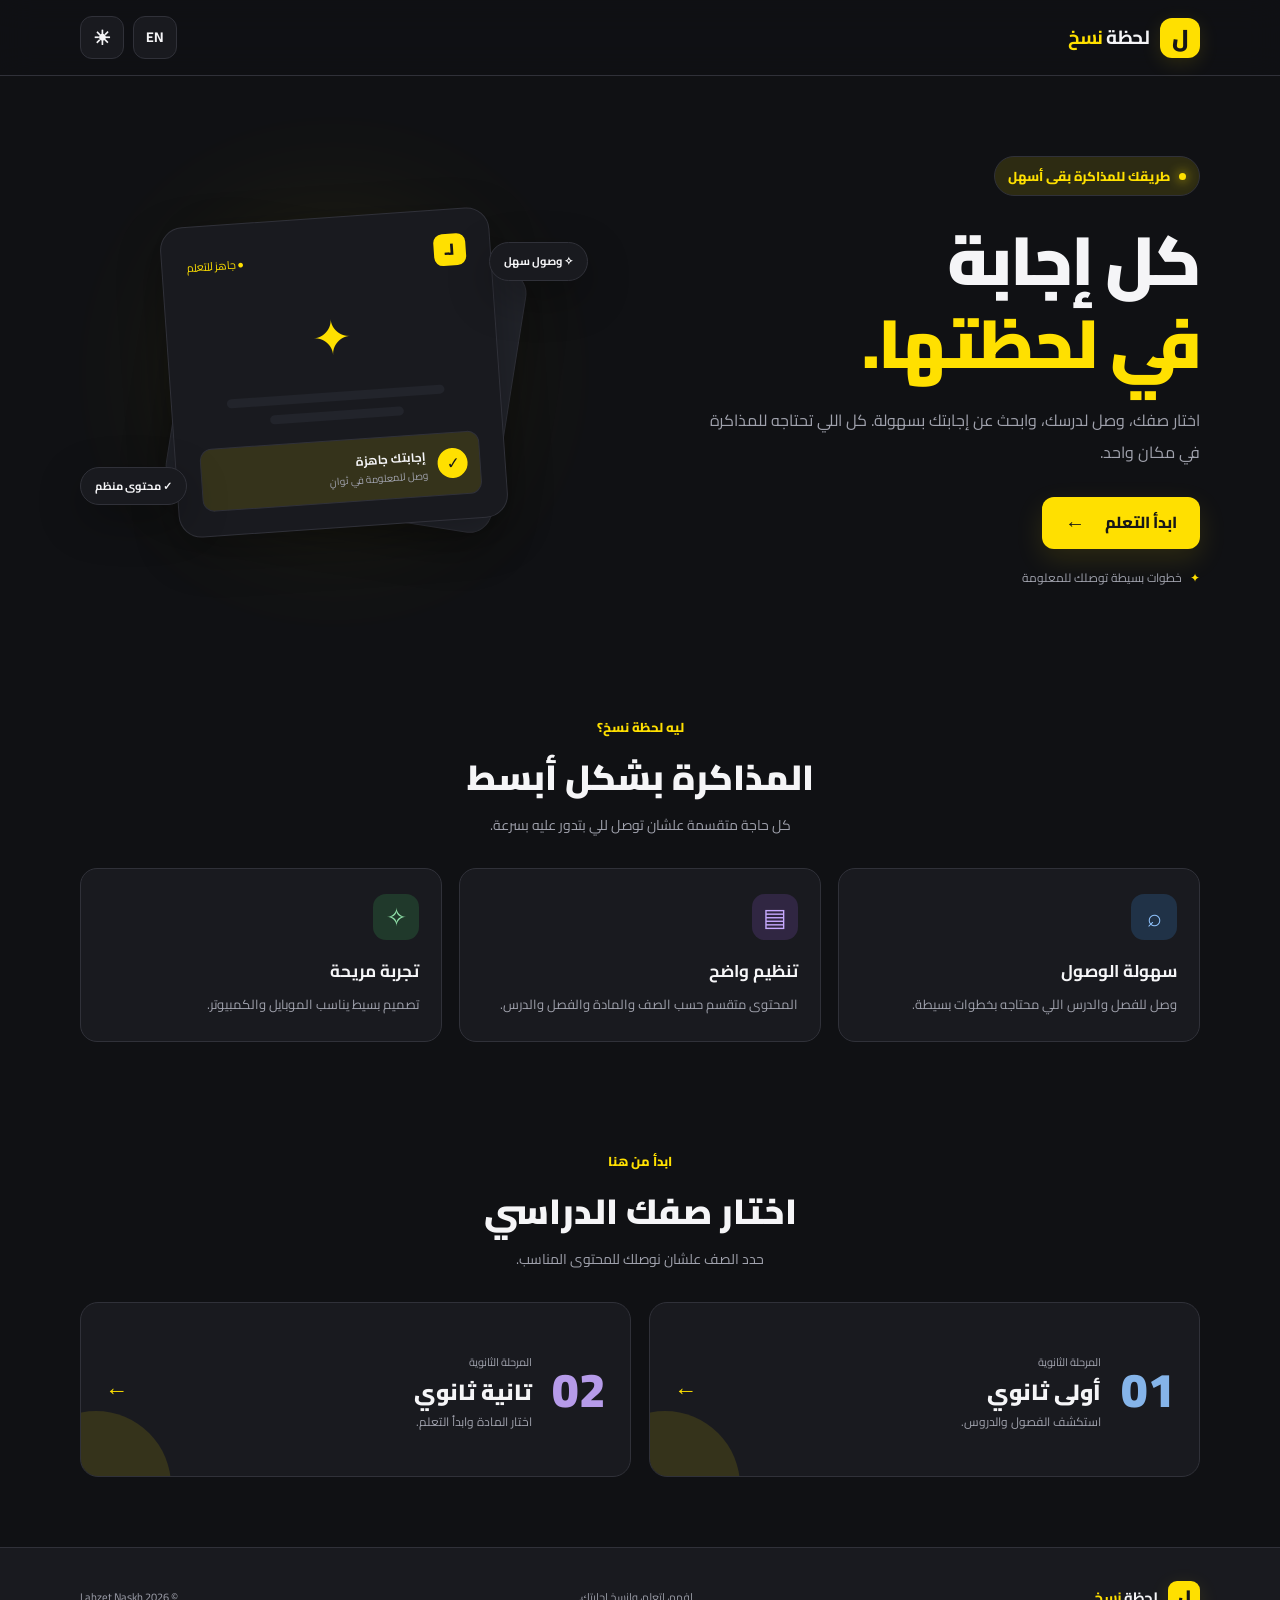
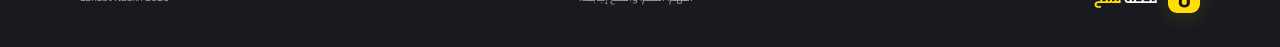
==== index.html @ 831d4450 "Add files via upload" ====
<!DOCTYPE html>
<html lang="ar" dir="rtl">
<head>
  <meta charset="UTF-8">
  <meta name="viewport" content="width=device-width, initial-scale=1.0">
  <meta name="theme-color" content="#11100e">
  <meta name="description" content="لحظة نسخ - منصتك التعليمية للوصول إلى الأسئلة والإجابات وتنظيم المذاكرة بسهولة.">
  <title>لحظة نسخ | افهم، اتعلم، وانسخ إجابتك</title>
  <link rel="stylesheet" href="css/style.css">
</head>

<body>
  <header class="site-header">
    <a class="brand" href="index.html" aria-label="لحظة نسخ - الرئيسية">
      <span class="brand-mark">ل</span>
      <span class="brand-name">لحظة <strong>نسخ</strong></span>
    </a>

    <nav class="header-actions">
      <button class="icon-button" id="languageBtn" type="button">EN</button>
      <button class="icon-button theme-button" id="themeBtn" type="button" aria-label="تغيير المظهر">
        <span id="themeIcon">☾</span>
      </button>
    </nav>
  </header>

  <main>
    <section class="hero container">
      <div class="hero-content">
        <span class="eyebrow">
          <span class="eyebrow-dot"></span>
          <span data-i18n="heroEyebrow">طريقك للمذاكرة بقى أسهل</span>
        </span>

        <h1>
          <span data-i18n="heroLine1">كل إجابة</span>
          <span class="gold-text" data-i18n="heroLine2">في لحظتها.</span>
        </h1>

        <p class="hero-description" data-i18n="heroDescription">
          اختار صفك، وصل لدرسك، وابحث عن إجابتك بسهولة.
          كل اللي تحتاجه للمذاكرة في مكان واحد.
        </p>

        <a href="#grades" class="primary-button">
          <span data-i18n="startLearning">ابدأ التعلم</span>
          <span class="button-arrow">←</span>
        </a>

        <div class="hero-note">
          <span class="note-icon">✦</span>
          <span data-i18n="heroNote">خطوات بسيطة توصلك للمعلومة</span>
        </div>
      </div>

      <div class="hero-visual" aria-hidden="true">
        <div class="visual-glow"></div>
        <div class="visual-card visual-card-back"></div>

        <div class="visual-card visual-card-main">
          <div class="visual-card-top">
            <span class="mini-brand">لـ</span>
            <span class="visual-status">● <span data-i18n="ready">جاهز للتعلم</span></span>
          </div>

          <div class="visual-symbol">✦</div>
          <div class="visual-line visual-line-long"></div>
          <div class="visual-line visual-line-short"></div>

          <div class="visual-answer">
            <span class="answer-check">✓</span>
            <div>
              <strong data-i18n="answerReady">إجابتك جاهزة</strong>
              <small data-i18n="answerHint">وصل للمعلومة في ثوانٍ</small>
            </div>
          </div>
        </div>

        <div class="floating-chip chip-one">✧ <span data-i18n="easyAccess">وصول سهل</span></div>
        <div class="floating-chip chip-two">✓ <span data-i18n="organized">محتوى منظم</span></div>
      </div>
    </section>

    <section class="features-section container">
      <div class="section-heading">
        <span class="section-kicker" data-i18n="whyUs">ليه لحظة نسخ؟</span>
        <h2 data-i18n="featuresTitle">المذاكرة بشكل أبسط</h2>
        <p data-i18n="featuresDescription">كل حاجة متقسمة علشان توصل للي بتدور عليه بسرعة.</p>
      </div>

      <div class="features-grid">
        <article class="feature-card">
          <div class="feature-icon">⌕</div>
          <h3 data-i18n="feature1Title">سهولة الوصول</h3>
          <p data-i18n="feature1Text">وصل للفصل والدرس اللي محتاجه بخطوات بسيطة.</p>
        </article>

        <article class="feature-card">
          <div class="feature-icon">▤</div>
          <h3 data-i18n="feature2Title">تنظيم واضح</h3>
          <p data-i18n="feature2Text">المحتوى متقسم حسب الصف والمادة والفصل والدرس.</p>
        </article>

        <article class="feature-card">
          <div class="feature-icon">✧</div>
          <h3 data-i18n="feature3Title">تجربة مريحة</h3>
          <p data-i18n="feature3Text">تصميم بسيط يناسب الموبايل والكمبيوتر.</p>
        </article>
      </div>
    </section>

    <section class="grades-section container" id="grades">
      <div class="section-heading">
        <span class="section-kicker" data-i18n="chooseGrade">ابدأ من هنا</span>
        <h2 data-i18n="gradesTitle">اختار صفك الدراسي</h2>
        <p data-i18n="gradesDescription">حدد الصف علشان نوصلك للمحتوى المناسب.</p>
      </div>

      <div class="grades-grid">
        <a class="grade-card" href="study.html?view=chapters&grade=1">
          <div class="grade-number">01</div>
          <div class="grade-info">
            <span class="grade-label" data-i18n="secondary">المرحلة الثانوية</span>
            <h3 data-i18n="firstGrade">أولى ثانوي</h3>
            <p data-i18n="firstGradeDescription">استكشف الفصول والدروس.</p>
          </div>
          <span class="grade-arrow">←</span>
        </a>

        <a class="grade-card" href="study.html?view=subjects&grade=2">
          <div class="grade-number">02</div>
          <div class="grade-info">
            <span class="grade-label" data-i18n="secondary">المرحلة الثانوية</span>
            <h3 data-i18n="secondGrade">تانية ثانوي</h3>
            <p data-i18n="secondGradeDescription">اختار المادة وابدأ التعلم.</p>
          </div>
          <span class="grade-arrow">←</span>
        </a>
      </div>
    </section>
  </main>

  <footer class="site-footer">
    <a class="brand footer-brand" href="index.html">
      <span class="brand-mark">ل</span>
      <span class="brand-name">لحظة <strong>نسخ</strong></span>
    </a>
    <p data-i18n="footerText">افهم، اتعلم، وانسخ إجابتك.</p>
    <span class="footer-copy">© <span id="year"></span> Lahzet Naskh</span>
  </footer>

  <script src="js/app.js"></script>
</body>
</html>
---- css/style.css ----
@import url('https://fonts.googleapis.com/css2?family=Cairo:wght@400;500;600;700;800;900&display=swap');

/* =========================
   THEME COLORS
========================= */

:root {
  color-scheme: light;

  --bg: #f7f8fa;
  --surface: #ffffff;
  --surface-2: #f0f2f5;

  --text: #191b22;
  --muted: #777e8c;

  --gold: #f5d900;
  --gold-bright: #ffe600;
  --gold-soft: rgba(245, 217, 0, .15);

  --border: #e8eaf0;
  --shadow: 0 15px 40px rgba(20, 25, 40, .07);
  --header: rgba(255, 255, 255, .9);

  --card-purple: #eee8ff;
  --card-blue: #e5f1ff;
  --card-green: #e5f6eb;
  --card-orange: #fff0df;
  --card-pink: #ffe9ef;
  --card-yellow: #fff9d9;

  --card-purple-text: #7652bc;
  --card-blue-text: #3479c9;
  --card-green-text: #27834b;
  --card-orange-text: #c77a2b;
  --card-pink-text: #c34e75;
  --card-yellow-text: #947d00;
}

[data-theme="dark"] {
  color-scheme: dark;

  --bg: #101114;
  --surface: #191a1f;
  --surface-2: #22242b;

  --text: #f5f5f7;
  --muted: #a0a2ad;

  --gold: #ffe000;
  --gold-bright: #fff000;
  --gold-soft: rgba(255, 224, 0, .12);

  --border: #303139;
  --shadow: 0 15px 45px rgba(0, 0, 0, .3);
  --header: rgba(16, 17, 20, .9);

  --card-purple: #302642;
  --card-blue: #203247;
  --card-green: #20392b;
  --card-orange: #3c2c1e;
  --card-pink: #3b2530;
  --card-yellow: #39351d;

  --card-purple-text: #c7a9ff;
  --card-blue-text: #91c5ff;
  --card-green-text: #91e2aa;
  --card-orange-text: #ffc58d;
  --card-pink-text: #ffabc7;
  --card-yellow-text: #ffe76b;
}

/* =========================
   RESET
========================= */

* {
  box-sizing: border-box;
  margin: 0;
  padding: 0;
}

html {
  scroll-behavior: smooth;
  scroll-padding-top: 90px;
}

body {
  min-width: 320px;
  background: var(--bg);
  color: var(--text);
  font-family: "Cairo", sans-serif;
  line-height: 1.7;
  transition: background .25s ease, color .25s ease;
  overflow-x: hidden;
}

button,
a {
  font: inherit;
}

button {
  cursor: pointer;
}

a {
  color: inherit;
  text-decoration: none;
}

button:focus-visible,
a:focus-visible {
  outline: 3px solid var(--gold);
  outline-offset: 4px;
}

.container {
  width: min(1120px, calc(100% - 48px));
  margin-inline: auto;
}

/* =========================
   HEADER
========================= */

.site-header {
  min-height: 76px;
  padding: 12px max(24px, calc((100% - 1120px) / 2));

  display: flex;
  justify-content: space-between;
  align-items: center;
  gap: 20px;

  background: var(--header);
  border-bottom: 1px solid var(--border);

  position: sticky;
  top: 0;
  z-index: 20;

  backdrop-filter: blur(16px);
}

.brand {
  display: inline-flex;
  align-items: center;
  gap: 11px;
  flex-shrink: 0;
}

.brand-mark {
  width: 40px;
  height: 40px;

  display: grid;
  place-items: center;

  border-radius: 12px;
  background: var(--gold);
  color: #171717;

  font-size: 23px;
  font-weight: 900;

  box-shadow: 0 5px 20px var(--gold-soft);
}

.brand-name {
  font-size: 19px;
  font-weight: 700;
  letter-spacing: -.5px;
}

.brand-name strong {
  color: var(--gold);
}

.header-actions {
  display: flex;
  align-items: center;
  gap: 9px;
}

.icon-button {
  min-width: 43px;
  height: 43px;
  padding: 0 12px;

  display: grid;
  place-items: center;

  border: 1px solid var(--border);
  border-radius: 12px;

  background: var(--surface);
  color: var(--text);

  font-size: 14px;
  font-weight: 700;

  transition: .2s ease;
}

.icon-button:hover {
  border-color: var(--gold);
  color: var(--gold);
  transform: translateY(-2px);
}

.theme-button {
  font-size: 20px;
}

/* =========================
   HERO
========================= */

.hero {
  min-height: 520px;

  display: grid;
  grid-template-columns: 1.05fr .95fr;
  align-items: center;
  gap: 50px;

  padding-block: 80px 70px;
}

.hero-content {
  max-width: 560px;
}

.eyebrow,
.section-kicker {
  display: inline-flex;
  align-items: center;
  gap: 9px;

  color: var(--gold);
  font-size: 13px;
  font-weight: 800;
}

.eyebrow {
  padding: 8px 13px;

  border: 1px solid var(--border);
  background: var(--gold-soft);
  border-radius: 50px;
}

.eyebrow-dot {
  width: 7px;
  height: 7px;

  background: var(--gold);
  border-radius: 50%;

  box-shadow: 0 0 12px var(--gold);
}

.hero h1 {
  margin-top: 23px;

  font-size: clamp(42px, 6vw, 68px);
  font-weight: 900;
  line-height: 1.22;
  letter-spacing: -2px;
}

.hero h1 span {
  display: block;
}

.gold-text {
  color: var(--gold);
}

.hero-description {
  max-width: 490px;
  margin-top: 19px;

  color: var(--muted);
  font-size: 16px;
  line-height: 2;
}

.primary-button {
  width: fit-content;
  min-height: 52px;
  margin-top: 29px;
  padding: 0 23px;

  display: inline-flex;
  align-items: center;
  justify-content: center;
  gap: 20px;

  border-radius: 12px;
  background: var(--gold);
  color: #171717;

  font-weight: 800;

  box-shadow: 0 10px 28px var(--gold-soft);
  transition: .2s ease;
}

.primary-button:hover {
  background: var(--gold-bright);
  transform: translateY(-3px);
}

.button-arrow {
  font-size: 20px;
}

.hero-note {
  margin-top: 19px;

  display: flex;
  align-items: center;
  gap: 8px;

  color: var(--muted);
  font-size: 12px;
}

.note-icon {
  color: var(--gold);
}

/* =========================
   HERO VISUAL
========================= */

.hero-visual {
  min-height: 350px;

  position: relative;

  display: grid;
  place-items: center;

  isolation: isolate;
}

.visual-glow {
  width: 280px;
  height: 280px;

  position: absolute;
  z-index: -1;

  background: var(--gold);
  opacity: .11;
  filter: blur(75px);

  border-radius: 50%;
}

.visual-card {
  width: min(330px, 80%);
  min-height: 265px;

  position: absolute;

  border: 1px solid var(--border);
  border-radius: 23px;

  background: var(--surface);
  box-shadow: var(--shadow);
}

.visual-card-back {
  transform: rotate(9deg) translate(13px, 5px);
  background: var(--surface-2);
}

.visual-card-main {
  padding: 24px;
  transform: rotate(-4deg);
}

.visual-card-top {
  display: flex;
  justify-content: space-between;
  align-items: center;
}

.mini-brand {
  width: 32px;
  height: 32px;

  display: grid;
  place-items: center;

  background: var(--gold);
  color: #171717;

  border-radius: 9px;
  font-weight: 900;
}

.visual-status {
  color: var(--gold);
  font-size: 11px;
}

.visual-symbol {
  margin-block: 23px 13px;

  color: var(--gold);
  font-size: 48px;
  text-align: center;
}

.visual-line {
  height: 9px;
  margin: 10px auto;

  border-radius: 10px;
  background: var(--surface-2);
}

.visual-line-long {
  width: 78%;
}

.visual-line-short {
  width: 48%;
}

.visual-answer {
  margin-top: 20px;
  padding: 12px;

  display: flex;
  align-items: center;
  gap: 11px;

  border: 1px solid var(--border);
  background: var(--gold-soft);
  border-radius: 12px;
}

.answer-check {
  width: 30px;
  height: 30px;

  display: grid;
  place-items: center;

  border-radius: 50%;
  background: var(--gold);
  color: #171717;
}

.visual-answer strong,
.visual-answer small {
  display: block;
}

.visual-answer strong {
  font-size: 12px;
}

.visual-answer small {
  color: var(--muted);
  font-size: 10px;
}

.floating-chip {
  position: absolute;

  padding: 9px 14px;

  border: 1px solid var(--border);
  border-radius: 50px;

  background: var(--surface);
  color: var(--text);

  box-shadow: var(--shadow);

  font-size: 11px;
  font-weight: 700;
}

.chip-one {
  top: 45px;
  right: 0;
}

.chip-two {
  bottom: 42px;
  left: 0;
}

/* =========================
   SECTION HEADINGS
========================= */

.features-section,
.grades-section {
  padding-block: 55px 70px;
}

.section-heading {
  margin-bottom: 30px;
  text-align: center;
}

.section-heading h2 {
  margin-top: 7px;

  font-size: clamp(25px, 4vw, 35px);
  font-weight: 900;
}

.section-heading p {
  margin-top: 7px;

  color: var(--muted);
  font-size: 14px;
}

/* =========================
   FEATURES
========================= */

.features-grid {
  display: grid;
  grid-template-columns: repeat(3, minmax(0, 1fr));
  gap: 17px;
}

.feature-card {
  min-width: 0;
  padding: 25px 22px;

  border: 1px solid var(--border);
  border-radius: 17px;

  background: var(--surface);

  transition: .25s ease;
}

.feature-card:hover {
  transform: translateY(-5px);
  border-color: var(--gold);
  box-shadow: var(--shadow);
}

.feature-icon {
  width: 46px;
  height: 46px;

  display: grid;
  place-items: center;

  border-radius: 13px;
  background: var(--gold-soft);
  color: var(--gold);

  font-size: 25px;
}

.feature-card h3 {
  margin-top: 17px;
  font-size: 17px;
}

.feature-card p {
  margin-top: 6px;

  color: var(--muted);
  font-size: 13px;
  line-height: 1.9;
}

/* Feature color variations */

.feature-card:nth-child(1) .feature-icon {
  background: var(--card-blue);
  color: var(--card-blue-text);
}

.feature-card:nth-child(2) .feature-icon {
  background: var(--card-purple);
  color: var(--card-purple-text);
}

.feature-card:nth-child(3) .feature-icon {
  background: var(--card-green);
  color: var(--card-green-text);
}

/* =========================
   GRADE CARDS
========================= */

.grades-section {
  padding-top: 35px;
}

.grades-grid {
  display: grid;
  grid-template-columns: repeat(2, minmax(0, 1fr));
  gap: 18px;
}

.grade-card {
  min-width: 0;
  min-height: 175px;
  padding: 24px;

  display: flex;
  align-items: center;
  gap: 20px;

  position: relative;
  overflow: hidden;

  border: 1px solid var(--border);
  border-radius: 18px;

  background: var(--surface);

  transition: .25s ease;
}

.grade-card::after {
  content: "";

  width: 150px;
  height: 150px;

  position: absolute;
  left: -60px;
  bottom: -85px;

  border-radius: 50%;
  background: var(--gold-soft);
}

.grade-card:hover {
  transform: translateY(-5px);
  border-color: var(--gold);
  box-shadow: var(--shadow);
}

.grade-number {
  flex-shrink: 0;

  color: var(--gold);
  font-size: 48px;
  font-weight: 900;
  opacity: .9;
}

.grade-card:nth-child(1) .grade-number {
  color: var(--card-blue-text);
}

.grade-card:nth-child(2) .grade-number {
  color: var(--card-purple-text);
}

.grade-info {
  min-width: 0;
}

.grade-label {
  color: var(--muted);
  font-size: 11px;
}

.grade-info h3 {
  font-size: 22px;
  font-weight: 900;
}

.grade-info p {
  color: var(--muted);
  font-size: 12px;
}

.grade-arrow {
  margin-inline-start: auto;

  color: var(--gold);
  font-size: 23px;

  position: relative;
  z-index: 1;
}

/* =========================
   STUDY PAGE
========================= */

.study-main {
  min-height: calc(100vh - 170px);
  padding-block: 35px 75px;
}

.study-navigation {
  display: flex;
  align-items: center;
  justify-content: space-between;
  gap: 12px;
}

.back-button,
.home-button {
  min-height: 43px;
  padding: 0 14px;

  display: inline-flex;
  align-items: center;
  justify-content: center;
  gap: 9px;

  border: 1px solid var(--border);
  border-radius: 11px;

  background: var(--surface);
  color: var(--text);

  font-size: 13px;
  font-weight: 700;

  transition: .2s ease;
}

.back-button:hover,
.home-button:hover {
  border-color: var(--gold);
  color: var(--gold);
}

.back-arrow,
.home-button span:first-child {
  color: var(--gold);
  font-size: 18px;
}

.breadcrumb {
  margin-top: 24px;

  display: flex;
  align-items: center;
  flex-wrap: wrap;
  gap: 8px;

  color: var(--muted);
  font-size: 12px;
}

.breadcrumb span:last-child {
  color: var(--gold);
  font-weight: 700;
}

.breadcrumb-separator {
  opacity: .6;
}

.study-heading {
  margin-block: 32px 22px;
}

.study-heading h1 {
  margin-top: 7px;

  font-size: clamp(27px, 5vw, 40px);
  font-weight: 900;
  line-height: 1.35;

  overflow-wrap: anywhere;
}

.study-heading p {
  margin-top: 8px;

  color: var(--muted);
  font-size: 14px;
}

.demo-notice {
  margin-bottom: 23px;
  padding: 12px 15px;

  display: flex;
  align-items: flex-start;
  gap: 10px;

  border: 1px solid var(--border);
  border-radius: 12px;

  background: var(--gold-soft);
  color: var(--muted);

  font-size: 12px;
}

.demo-notice span:first-child {
  color: var(--gold);
  font-size: 16px;
}

/* =========================
   CONTENT GRID
========================= */

.content-grid {
  display: grid;
  grid-template-columns: repeat(3, minmax(0, 1fr));
  gap: 16px;
}

.content-card {
  --card-color: var(--surface-2);
  --card-accent: var(--gold);

  min-width: 0;
  min-height: 165px;
  padding: 21px;

  display: flex;
  flex-direction: column;
  align-items: flex-start;

  border: 1px solid var(--border);
  border-radius: 16px;

  background: var(--surface);
  color: var(--text);

  text-align: start;
  transition: .23s ease;
}

button.content-card {
  width: 100%;
  cursor: pointer;
}

.content-card:nth-child(6n + 1) {
  --card-color: var(--card-yellow);
  --card-accent: var(--card-yellow-text);
}

.content-card:nth-child(6n + 2) {
  --card-color: var(--card-purple);
  --card-accent: var(--card-purple-text);
}

.content-card:nth-child(6n + 3) {
  --card-color: var(--card-blue);
  --card-accent: var(--card-blue-text);
}

.content-card:nth-child(6n + 4) {
  --card-color: var(--card-green);
  --card-accent: var(--card-green-text);
}

.content-card:nth-child(6n + 5) {
  --card-color: var(--card-orange);
  --card-accent: var(--card-orange-text);
}

.content-card:nth-child(6n + 6) {
  --card-color: var(--card-pink);
  --card-accent: var(--card-pink-text);
}

.content-card:hover {
  transform: translateY(-4px);
  border-color: var(--card-accent);
  box-shadow: var(--shadow);
}

.content-card-top {
  width: 100%;

  display: flex;
  align-items: center;
  justify-content: space-between;
  gap: 10px;
}

.content-card-icon {
  width: 42px;
  height: 42px;

  display: grid;
  place-items: center;

  border-radius: 12px;

  background: var(--card-color);
  color: var(--card-accent);

  font-size: 21px;
}

.content-card-number {
  color: var(--card-accent);
  font-size: 12px;
  font-weight: 800;
}

.content-card h2 {
  margin-top: 16px;

  font-size: 17px;
  font-weight: 800;

  overflow-wrap: anywhere;
}

.content-card p {
  margin-top: 4px;

  color: var(--muted);
  font-size: 12px;
  line-height: 1.8;
}

.card-bottom {
  width: 100%;
  margin-top: auto;
  padding-top: 14px;

  display: flex;
  justify-content: space-between;
  align-items: center;

  color: var(--card-accent);
  font-size: 12px;
  font-weight: 700;
}

/* =========================
   QUESTIONS
========================= */

.question-card {
  grid-column: 1 / -1;
  min-height: auto;
  padding: 23px;
}

.question-card h2 {
  margin-top: 0;
  font-size: 16px;
}

.question-answer {
  width: 100%;
  margin-top: 15px;
  padding: 15px;

  border: 1px solid var(--border);
  border-radius: 12px;

  background: var(--surface-2);
  color: var(--muted);

  font-size: 13px;
  line-height: 2;

  overflow-wrap: anywhere;
}

.copy-button {
  min-height: 40px;
  margin-top: 13px;
  padding: 0 15px;

  border: 1px solid var(--border);
  border-radius: 10px;

  background: var(--gold-soft);
  color: var(--text);

  font-size: 12px;
  font-weight: 800;
}

.copy-button:hover {
  background: var(--gold);
  color: #171717;
}

.empty-state {
  grid-column: 1 / -1;

  padding: 35px 20px;

  border: 1px dashed var(--border);
  border-radius: 16px;

  color: var(--muted);
  text-align: center;
}

/* =========================
   FOOTER
========================= */

.site-footer {
  min-height: 100px;
  padding: 22px max(24px, calc((100% - 1120px) / 2));

  display: flex;
  align-items: center;
  justify-content: space-between;
  flex-wrap: wrap;
  gap: 15px;

  border-top: 1px solid var(--border);
  background: var(--surface);
}

.footer-brand .brand-mark {
  width: 32px;
  height: 32px;

  border-radius: 9px;
  font-size: 18px;
}

.footer-brand .brand-name {
  font-size: 15px;
}

.site-footer p,
.footer-copy {
  color: var(--muted);
  font-size: 11px;
}

/* =========================
   RESPONSIVE TABLET
========================= */

@media (max-width: 900px) {
  .hero {
    gap: 20px;
  }

  .content-grid {
    grid-template-columns: repeat(2, minmax(0, 1fr));
  }
}

/* =========================
   RESPONSIVE MOBILE
========================= */

@media (max-width: 680px) {
  .container {
    width: min(100% - 32px, 520px);
  }

  .site-header {
    min-height: 66px;
    padding-inline: 16px;
  }

  .brand-mark {
    width: 36px;
    height: 36px;
  }

  .brand-name {
    font-size: 17px;
  }

  .hero {
    min-height: auto;
    grid-template-columns: 1fr;
    gap: 5px;
    padding-block: 55px 35px;
  }

  .hero-content {
    text-align: center;
    margin-inline: auto;
  }

  .hero h1 {
    margin-top: 19px;
    font-size: clamp(39px, 10vw, 55px);
    letter-spacing: -1px;
  }

  .hero-description {
    margin-inline: auto;
    font-size: 14px;
  }

  .primary-button {
    margin-top: 22px;
  }

  .hero-note {
    justify-content: center;
  }

  .hero-visual {
    min-height: 310px;
    margin-top: 5px;
  }

  .visual-card {
    width: min(300px, 75%);
  }

  .chip-one {
    right: 2px;
    top: 27px;
  }

  .chip-two {
    left: 2px;
    bottom: 25px;
  }

  .features-section,
  .grades-section {
    padding-block: 40px 45px;
  }

  .features-grid {
    grid-template-columns: 1fr;
    gap: 12px;
  }

  .feature-card {
    padding: 19px;
  }

  .feature-card h3 {
    margin-top: 11px;
  }

  .grades-grid {
    grid-template-columns: 1fr;
    gap: 12px;
  }

  .grade-card {
    min-height: 140px;
    padding: 18px;
    gap: 14px;
  }

  .grade-number {
    font-size: 39px;
  }

  .grade-info h3 {
    font-size: 19px;
  }

  .study-main {
    padding-top: 24px;
  }

  .content-grid {
    grid-template-columns: 1fr;
    gap: 12px;
  }

  .content-card {
    min-height: 145px;
    padding: 18px;
  }

  .question-card {
    min-height: auto;
  }

  .site-footer {
    justify-content: center;
    text-align: center;
  }
}

/* =========================
   SMALL MOBILE
========================= */

@media (max-width: 380px) {
  .container {
    width: calc(100% - 24px);
  }

  .site-header {
    padding-inline: 12px;
  }

  .hero h1 {
    font-size: 37px;
  }

  .grade-card {
    gap: 10px;
    padding: 15px;
  }

  .grade-number {
    font-size: 34px;
  }

  .grade-info h3 {
    font-size: 17px;
  }

  .study-navigation {
    gap: 7px;
  }

  .back-button,
  .home-button {
    padding-inline: 10px;
    font-size: 12px;
  }
}

/* =========================
   ACCESSIBILITY
========================= */

@media (prefers-reduced-motion: reduce) {
  *,
  *::before,
  *::after {
    scroll-behavior: auto !important;
    transition-duration: .01ms !important;
    animation-duration: .01ms !important;
  }
}
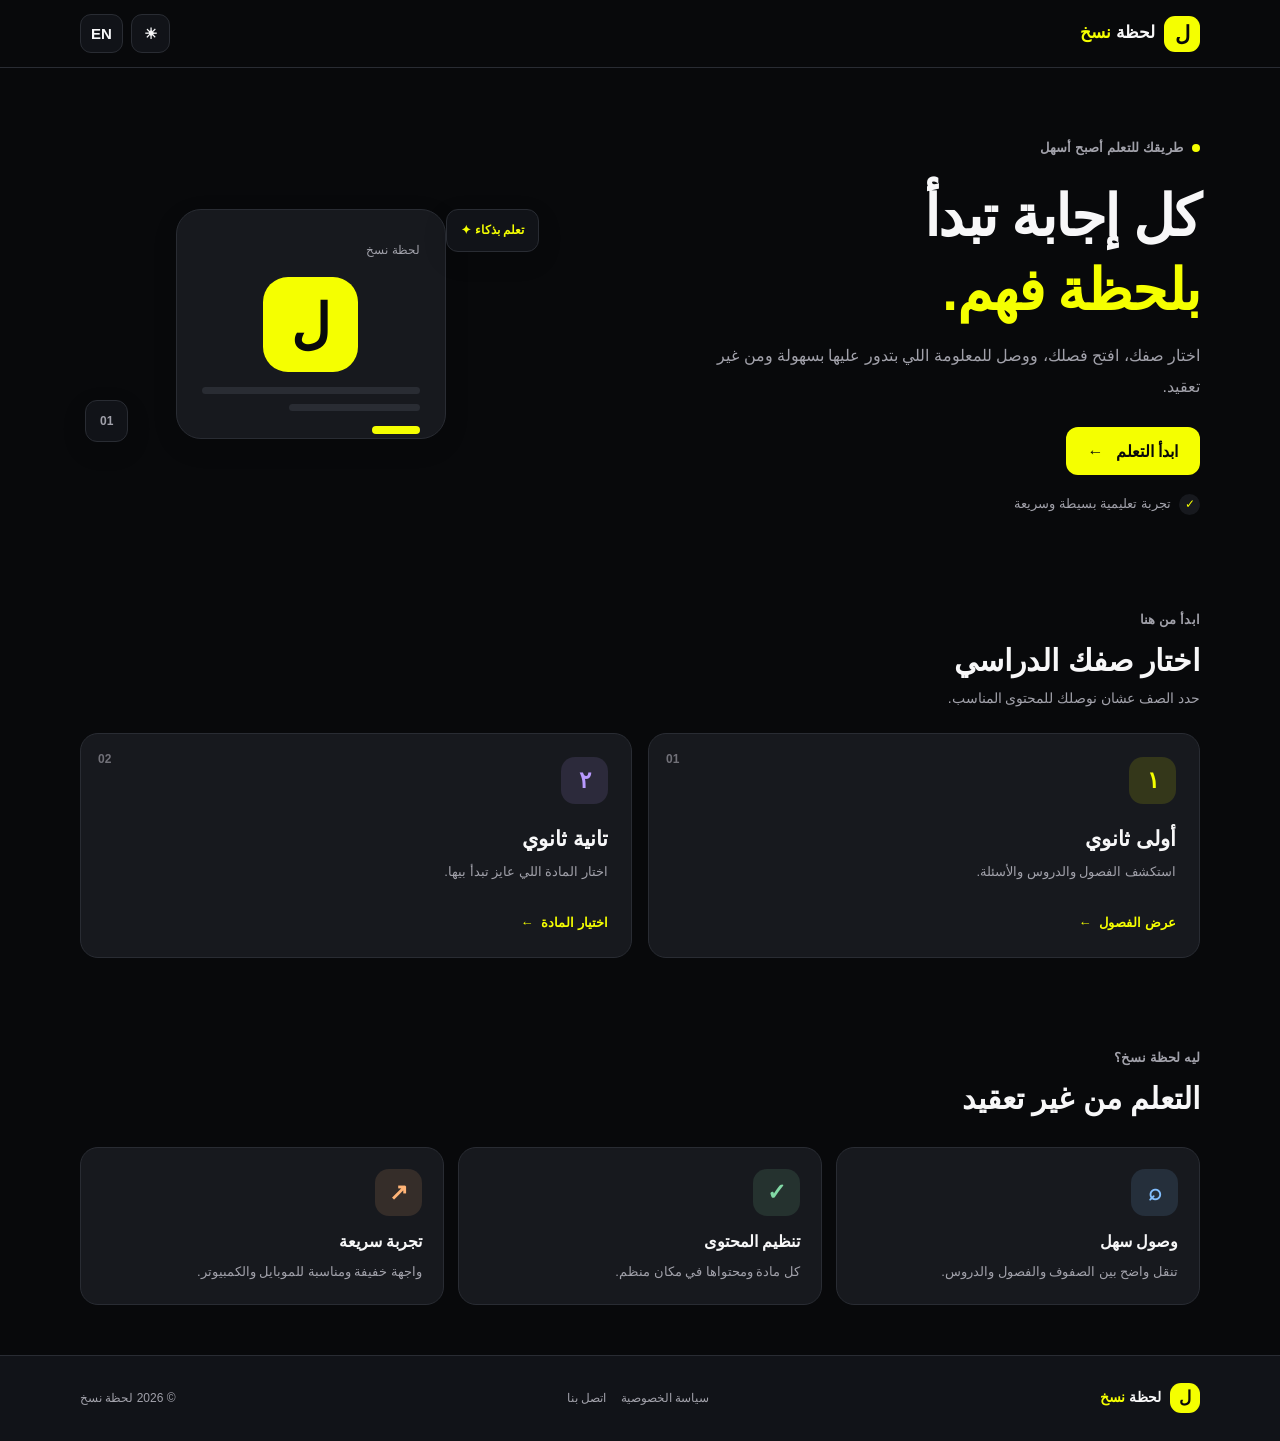
==== commit 28b83541: "Add files via upload" ====
--- a/index.html
+++ b/index.html
@@ -1,26 +1,27 @@
-
 <!DOCTYPE html>
 <html lang="ar" dir="rtl">
 <head>
   <meta charset="UTF-8">
-  <meta name="viewport" content="width=device-width, initial-scale=1.0">
-  <meta name="theme-color" content="#11100e">
-  <meta name="description" content="لحظة نسخ - منصتك التعليمية للوصول إلى الأسئلة والإجابات وتنظيم المذاكرة بسهولة.">
-  <title>لحظة نسخ | افهم، اتعلم، وانسخ إجابتك</title>
+  <meta name="viewport" content="width=device-width, initial-scale=1">
+  <meta name="theme-color" content="#08090B">
+  <meta name="description" content="لحظة نسخ - منصتك التعليمية للوصول إلى الدروس والأسئلة والإجابات بسهولة.">
+  <title>لحظة نسخ | منصتك التعليمية</title>
   <link rel="stylesheet" href="css/style.css">
+  <script src="js/app.js" defer></script>
 </head>
-
 <body>
-  <header class="site-header">
+  <header class="header">
     <a class="brand" href="index.html" aria-label="لحظة نسخ - الرئيسية">
       <span class="brand-mark">ل</span>
-      <span class="brand-name">لحظة <strong>نسخ</strong></span>
+      <span>لحظة <strong>نسخ</strong></span>
     </a>
 
-    <nav class="header-actions">
-      <button class="icon-button" id="languageBtn" type="button">EN</button>
-      <button class="icon-button theme-button" id="themeBtn" type="button" aria-label="تغيير المظهر">
-        <span id="themeIcon">☾</span>
+    <nav class="header-actions" aria-label="إعدادات الموقع">
+      <button class="icon-button" id="themeBtn" type="button" aria-label="تغيير المظهر">
+        <span id="themeIcon">☀</span>
+      </button>
+      <button class="icon-button language-button" id="languageBtn" type="button">
+        EN
       </button>
     </nav>
   </header>
@@ -29,127 +30,115 @@
     <section class="hero container">
       <div class="hero-content">
         <span class="eyebrow">
-          <span class="eyebrow-dot"></span>
-          <span data-i18n="heroEyebrow">طريقك للمذاكرة بقى أسهل</span>
+          <span class="status-dot"></span>
+          طريقك للتعلم أصبح أسهل
         </span>
 
         <h1>
-          <span data-i18n="heroLine1">كل إجابة</span>
-          <span class="gold-text" data-i18n="heroLine2">في لحظتها.</span>
+          كل إجابة تبدأ<br>
+          <span class="highlight">بلحظة فهم.</span>
         </h1>
 
-        <p class="hero-description" data-i18n="heroDescription">
-          اختار صفك، وصل لدرسك، وابحث عن إجابتك بسهولة.
-          كل اللي تحتاجه للمذاكرة في مكان واحد.
+        <p class="hero-description">
+          اختار صفك، افتح فصلك، ووصل للمعلومة اللي بتدور عليها
+          بسهولة ومن غير تعقيد.
         </p>
 
-        <a href="#grades" class="primary-button">
-          <span data-i18n="startLearning">ابدأ التعلم</span>
-          <span class="button-arrow">←</span>
+        <a class="primary-button" href="#grades">
+          ابدأ التعلم <span aria-hidden="true">←</span>
         </a>
 
         <div class="hero-note">
-          <span class="note-icon">✦</span>
-          <span data-i18n="heroNote">خطوات بسيطة توصلك للمعلومة</span>
+          <span class="note-icon">✓</span>
+          تجربة تعليمية بسيطة وسريعة
         </div>
       </div>
 
       <div class="hero-visual" aria-hidden="true">
-        <div class="visual-glow"></div>
-        <div class="visual-card visual-card-back"></div>
-
         <div class="visual-card visual-card-main">
-          <div class="visual-card-top">
-            <span class="mini-brand">لـ</span>
-            <span class="visual-status">● <span data-i18n="ready">جاهز للتعلم</span></span>
-          </div>
-
-          <div class="visual-symbol">✦</div>
-          <div class="visual-line visual-line-long"></div>
-          <div class="visual-line visual-line-short"></div>
-
-          <div class="visual-answer">
-            <span class="answer-check">✓</span>
-            <div>
-              <strong data-i18n="answerReady">إجابتك جاهزة</strong>
-              <small data-i18n="answerHint">وصل للمعلومة في ثوانٍ</small>
-            </div>
-          </div>
+          <span class="visual-label">لحظة نسخ</span>
+          <div class="visual-symbol">ل</div>
+          <div class="visual-line"></div>
+          <div class="visual-line short"></div>
+          <div class="visual-yellow"></div>
         </div>
-
-        <div class="floating-chip chip-one">✧ <span data-i18n="easyAccess">وصول سهل</span></div>
-        <div class="floating-chip chip-two">✓ <span data-i18n="organized">محتوى منظم</span></div>
+        <div class="floating-tag">تعلم بذكاء ✦</div>
+        <div class="floating-number">01</div>
       </div>
     </section>
 
-    <section class="features-section container">
+    <section class="container grades-section" id="grades">
       <div class="section-heading">
-        <span class="section-kicker" data-i18n="whyUs">ليه لحظة نسخ؟</span>
-        <h2 data-i18n="featuresTitle">المذاكرة بشكل أبسط</h2>
-        <p data-i18n="featuresDescription">كل حاجة متقسمة علشان توصل للي بتدور عليه بسرعة.</p>
+        <div>
+          <span class="eyebrow">ابدأ من هنا</span>
+          <h2>اختار صفك الدراسي</h2>
+          <p>حدد الصف عشان نوصلك للمحتوى المناسب.</p>
+        </div>
+      </div>
+
+      <div class="grade-grid">
+        <a class="grade-card" href="study.html?view=chapters&grade=1">
+          <span class="card-number">01</span>
+          <span class="grade-icon icon-yellow">١</span>
+          <h3>أولى ثانوي</h3>
+          <p>استكشف الفصول والدروس والأسئلة.</p>
+          <span class="card-link">عرض الفصول <span>←</span></span>
+        </a>
+
+        <a class="grade-card" href="study.html?view=subjects&grade=2">
+          <span class="card-number">02</span>
+          <span class="grade-icon icon-purple">٢</span>
+          <h3>تانية ثانوي</h3>
+          <p>اختار المادة اللي عايز تبدأ بيها.</p>
+          <span class="card-link">اختيار المادة <span>←</span></span>
+        </a>
+      </div>
+    </section>
+
+    <section class="container features-section">
+      <div class="section-heading">
+        <div>
+          <span class="eyebrow">ليه لحظة نسخ؟</span>
+          <h2>التعلم من غير تعقيد</h2>
+        </div>
       </div>
 
       <div class="features-grid">
         <article class="feature-card">
-          <div class="feature-icon">⌕</div>
-          <h3 data-i18n="feature1Title">سهولة الوصول</h3>
-          <p data-i18n="feature1Text">وصل للفصل والدرس اللي محتاجه بخطوات بسيطة.</p>
+          <span class="feature-icon icon-blue">⌕</span>
+          <h3>وصول سهل</h3>
+          <p>تنقل واضح بين الصفوف والفصول والدروس.</p>
         </article>
 
         <article class="feature-card">
-          <div class="feature-icon">▤</div>
-          <h3 data-i18n="feature2Title">تنظيم واضح</h3>
-          <p data-i18n="feature2Text">المحتوى متقسم حسب الصف والمادة والفصل والدرس.</p>
+          <span class="feature-icon icon-green">✓</span>
+          <h3>تنظيم المحتوى</h3>
+          <p>كل مادة ومحتواها في مكان منظم.</p>
         </article>
 
         <article class="feature-card">
-          <div class="feature-icon">✧</div>
-          <h3 data-i18n="feature3Title">تجربة مريحة</h3>
-          <p data-i18n="feature3Text">تصميم بسيط يناسب الموبايل والكمبيوتر.</p>
+          <span class="feature-icon icon-orange">↗</span>
+          <h3>تجربة سريعة</h3>
+          <p>واجهة خفيفة ومناسبة للموبايل والكمبيوتر.</p>
         </article>
-      </div>
-    </section>
-
-    <section class="grades-section container" id="grades">
-      <div class="section-heading">
-        <span class="section-kicker" data-i18n="chooseGrade">ابدأ من هنا</span>
-        <h2 data-i18n="gradesTitle">اختار صفك الدراسي</h2>
-        <p data-i18n="gradesDescription">حدد الصف علشان نوصلك للمحتوى المناسب.</p>
-      </div>
-
-      <div class="grades-grid">
-        <a class="grade-card" href="study.html?view=chapters&grade=1">
-          <div class="grade-number">01</div>
-          <div class="grade-info">
-            <span class="grade-label" data-i18n="secondary">المرحلة الثانوية</span>
-            <h3 data-i18n="firstGrade">أولى ثانوي</h3>
-            <p data-i18n="firstGradeDescription">استكشف الفصول والدروس.</p>
-          </div>
-          <span class="grade-arrow">←</span>
-        </a>
-
-        <a class="grade-card" href="study.html?view=subjects&grade=2">
-          <div class="grade-number">02</div>
-          <div class="grade-info">
-            <span class="grade-label" data-i18n="secondary">المرحلة الثانوية</span>
-            <h3 data-i18n="secondGrade">تانية ثانوي</h3>
-            <p data-i18n="secondGradeDescription">اختار المادة وابدأ التعلم.</p>
-          </div>
-          <span class="grade-arrow">←</span>
-        </a>
       </div>
     </section>
   </main>
 
-  <footer class="site-footer">
-    <a class="brand footer-brand" href="index.html">
-      <span class="brand-mark">ل</span>
-      <span class="brand-name">لحظة <strong>نسخ</strong></span>
-    </a>
-    <p data-i18n="footerText">افهم، اتعلم، وانسخ إجابتك.</p>
-    <span class="footer-copy">© <span id="year"></span> Lahzet Naskh</span>
+  <footer class="footer">
+    <div class="container footer-inner">
+      <a class="brand footer-brand" href="index.html">
+        <span class="brand-mark">ل</span>
+        <span>لحظة <strong>نسخ</strong></span>
+      </a>
+
+      <div class="footer-links">
+        <a href="privacy.html">سياسة الخصوصية</a>
+        <a href="mailto:contact@example.com">اتصل بنا</a>
+      </div>
+
+      <p>© <span id="currentYear"></span> لحظة نسخ</p>
+    </div>
   </footer>
-
-  <script src="js/app.js"></script>
 </body>
-</html>
+</html>
--- a/css/style.css
+++ b/css/style.css
@@ -1,99 +1,87 @@
-
-@import url('https://fonts.googleapis.com/css2?family=Cairo:wght@400;500;600;700;800;900&display=swap');
-
-/* =========================
-   THEME COLORS
-========================= */
+/* =================================
+   LAHZET NASKH - PERFORMANCE FIRST
+================================= */
 
 :root {
+  color-scheme: dark;
+
+  --bg: #08090B;
+  --surface: #111318;
+  --card: #17191E;
+  --card-hover: #1D2027;
+
+  --text: #F7F7F8;
+  --muted: #A1A1AA;
+  --border: #292C33;
+
+  --yellow: #F5FF00;
+  --yellow-text: #08090B;
+
+  --purple: #B99AFF;
+  --blue: #83BFFF;
+  --green: #82D9A5;
+  --orange: #FFB477;
+  --pink: #F3A4D0;
+
+  --radius: 18px;
+  --small-radius: 12px;
+
+  --container: 1120px;
+  --header-height: 68px;
+
+  --shadow: 0 8px 24px rgba(0, 0, 0, 0.13);
+}
+
+:root[data-theme="light"] {
   color-scheme: light;
 
-  --bg: #f7f8fa;
-  --surface: #ffffff;
-  --surface-2: #f0f2f5;
-
-  --text: #191b22;
-  --muted: #777e8c;
-
-  --gold: #f5d900;
-  --gold-bright: #ffe600;
-  --gold-soft: rgba(245, 217, 0, .15);
-
-  --border: #e8eaf0;
-  --shadow: 0 15px 40px rgba(20, 25, 40, .07);
-  --header: rgba(255, 255, 255, .9);
-
-  --card-purple: #eee8ff;
-  --card-blue: #e5f1ff;
-  --card-green: #e5f6eb;
-  --card-orange: #fff0df;
-  --card-pink: #ffe9ef;
-  --card-yellow: #fff9d9;
-
-  --card-purple-text: #7652bc;
-  --card-blue-text: #3479c9;
-  --card-green-text: #27834b;
-  --card-orange-text: #c77a2b;
-  --card-pink-text: #c34e75;
-  --card-yellow-text: #947d00;
-}
-
-[data-theme="dark"] {
-  color-scheme: dark;
-
-  --bg: #101114;
-  --surface: #191a1f;
-  --surface-2: #22242b;
-
-  --text: #f5f5f7;
-  --muted: #a0a2ad;
-
-  --gold: #ffe000;
-  --gold-bright: #fff000;
-  --gold-soft: rgba(255, 224, 0, .12);
-
-  --border: #303139;
-  --shadow: 0 15px 45px rgba(0, 0, 0, .3);
-  --header: rgba(16, 17, 20, .9);
-
-  --card-purple: #302642;
-  --card-blue: #203247;
-  --card-green: #20392b;
-  --card-orange: #3c2c1e;
-  --card-pink: #3b2530;
-  --card-yellow: #39351d;
-
-  --card-purple-text: #c7a9ff;
-  --card-blue-text: #91c5ff;
-  --card-green-text: #91e2aa;
-  --card-orange-text: #ffc58d;
-  --card-pink-text: #ffabc7;
-  --card-yellow-text: #ffe76b;
-}
-
-/* =========================
-   RESET
-========================= */
+  --bg: #FFFFFF;
+  --surface: #F8F9FB;
+  --card: #F3F4F6;
+  --card-hover: #E9EBEF;
+
+  --text: #17191E;
+  --muted: #686D78;
+  --border: #E1E4E9;
+
+  --yellow: #E7EF00;
+  --yellow-text: #08090B;
+
+  --purple: #7652B8;
+  --blue: #2567B3;
+  --green: #267C4B;
+  --orange: #B65A18;
+  --pink: #A13F7A;
+
+  --shadow: 0 6px 20px rgba(20, 25, 35, 0.055);
+}
+
+/* RESET */
 
 * {
   box-sizing: border-box;
-  margin: 0;
-  padding: 0;
 }
 
 html {
   scroll-behavior: smooth;
-  scroll-padding-top: 90px;
+  scroll-padding-top: 85px;
 }
 
 body {
+  margin: 0;
   min-width: 320px;
   background: var(--bg);
   color: var(--text);
-  font-family: "Cairo", sans-serif;
+  font-family:
+    Tahoma,
+    Arial,
+    "Segoe UI",
+    sans-serif;
+  font-size: 16px;
   line-height: 1.7;
-  transition: background .25s ease, color .25s ease;
-  overflow-x: hidden;
+  transition:
+    background-color 0.18s ease,
+    color 0.18s ease;
 }
 
 button,
@@ -112,1141 +100,891 @@
 
 button:focus-visible,
 a:focus-visible {
-  outline: 3px solid var(--gold);
-  outline-offset: 4px;
-}
+  outline: 3px solid var(--yellow);
+  outline-offset: 3px;
+}
+
+img {
+  max-width: 100%;
+  height: auto;
+}
+
+/* GENERAL */
 
 .container {
-  width: min(1120px, calc(100% - 48px));
+  width: min(var(--container), calc(100% - 36px));
   margin-inline: auto;
 }
 
-/* =========================
-   HEADER
-========================= */
-
-.site-header {
-  min-height: 76px;
-  padding: 12px max(24px, calc((100% - 1120px) / 2));
-
+.highlight {
+  color: var(--yellow);
+}
+
+.eyebrow {
+  display: inline-flex;
+  align-items: center;
+  gap: 9px;
+  color: var(--muted);
+  font-size: 13px;
+  font-weight: 700;
+  letter-spacing: 0.2px;
+}
+
+.status-dot {
+  width: 8px;
+  height: 8px;
+  border-radius: 50%;
+  background: var(--yellow);
+}
+
+/* HEADER */
+
+.header {
+  height: var(--header-height);
+  padding-inline: max(18px, calc((100% - var(--container)) / 2));
   display: flex;
+  align-items: center;
   justify-content: space-between;
-  align-items: center;
-  gap: 20px;
-
-  background: var(--header);
+  gap: 12px;
   border-bottom: 1px solid var(--border);
-
-  position: sticky;
-  top: 0;
-  z-index: 20;
-
-  backdrop-filter: blur(16px);
+  background: var(--bg);
 }
 
 .brand {
   display: inline-flex;
   align-items: center;
-  gap: 11px;
-  flex-shrink: 0;
+  gap: 9px;
+  color: var(--text);
+  font-size: 17px;
+  font-weight: 700;
+  white-space: nowrap;
+}
+
+.brand strong {
+  color: var(--yellow);
 }
 
 .brand-mark {
-  width: 40px;
-  height: 40px;
-
+  display: grid;
+  width: 36px;
+  height: 36px;
+  place-items: center;
+  border-radius: 11px;
+  background: var(--yellow);
+  color: #08090B;
+  font-size: 21px;
+  font-weight: 900;
+}
+
+.header-actions {
+  display: flex;
+  align-items: center;
+  gap: 8px;
+}
+
+.icon-button {
+  display: grid;
+  min-width: 39px;
+  height: 39px;
+  padding: 0 10px;
+  place-items: center;
+  border: 1px solid var(--border);
+  border-radius: 11px;
+  background: var(--surface);
+  color: var(--text);
+  font-size: 15px;
+  font-weight: 700;
+}
+
+.icon-button:hover {
+  background: var(--card-hover);
+}
+
+/* HERO */
+
+.hero {
+  min-height: 430px;
+  display: grid;
+  grid-template-columns: 1.15fr 0.85fr;
+  align-items: center;
+  gap: 35px;
+  padding-block: 65px 55px;
+}
+
+.hero-content h1 {
+  margin: 19px 0 14px;
+  font-size: clamp(34px, 5vw, 57px);
+  line-height: 1.3;
+  letter-spacing: -1.5px;
+}
+
+.hero-description {
+  max-width: 510px;
+  margin: 0 0 25px;
+  color: var(--muted);
+  font-size: 16px;
+  line-height: 1.9;
+}
+
+.primary-button {
+  display: inline-flex;
+  min-height: 48px;
+  align-items: center;
+  justify-content: center;
+  gap: 12px;
+  padding: 10px 22px;
+  border: 0;
+  border-radius: 12px;
+  background: var(--yellow);
+  color: var(--yellow-text);
+  font-weight: 800;
+  transition: transform 0.15s ease;
+}
+
+.primary-button:hover {
+  transform: translateY(-2px);
+}
+
+.hero-note {
+  display: flex;
+  align-items: center;
+  gap: 8px;
+  margin-top: 18px;
+  color: var(--muted);
+  font-size: 13px;
+}
+
+.note-icon {
+  display: grid;
+  width: 21px;
+  height: 21px;
+  place-items: center;
+  border-radius: 50%;
+  background: var(--card);
+  color: var(--yellow);
+  font-size: 12px;
+}
+
+/* HERO VISUAL */
+
+.hero-visual {
+  position: relative;
+  min-height: 280px;
   display: grid;
   place-items: center;
-
+}
+
+.visual-card {
+  width: min(270px, 80%);
+  min-height: 230px;
+  padding: 25px;
+  border: 1px solid var(--border);
+  border-radius: 25px;
+  background: var(--card);
+  box-shadow: var(--shadow);
+}
+
+.visual-label {
+  color: var(--muted);
+  font-size: 12px;
+}
+
+.visual-symbol {
+  width: 95px;
+  height: 95px;
+  display: grid;
+  place-items: center;
+  margin: 15px auto;
+  border-radius: 25px;
+  background: var(--yellow);
+  color: #08090B;
+  font-size: 54px;
+  font-weight: 900;
+}
+
+.visual-line {
+  width: 100%;
+  height: 7px;
+  margin-top: 10px;
+  border-radius: 10px;
+  background: var(--border);
+}
+
+.visual-line.short {
+  width: 60%;
+}
+
+.visual-yellow {
+  position: absolute;
+  width: 48px;
+  height: 8px;
+  margin-top: 15px;
+  border-radius: 10px;
+  background: var(--yellow);
+}
+
+.floating-tag,
+.floating-number {
+  position: absolute;
+  padding: 10px 14px;
+  border: 1px solid var(--border);
   border-radius: 12px;
-  background: var(--gold);
-  color: #171717;
-
+  background: var(--surface);
+  box-shadow: var(--shadow);
+  font-size: 12px;
+  font-weight: 700;
+}
+
+.floating-tag {
+  top: 25px;
+  inset-inline-start: 2px;
+  color: var(--yellow);
+}
+
+.floating-number {
+  bottom: 22px;
+  inset-inline-end: 5px;
+  color: var(--muted);
+}
+
+/* SECTION HEADINGS */
+
+.grades-section,
+.features-section {
+  padding-block: 35px 50px;
+}
+
+.section-heading {
+  display: flex;
+  align-items: end;
+  justify-content: space-between;
+  margin-bottom: 22px;
+}
+
+.section-heading h2 {
+  margin: 8px 0 5px;
+  font-size: clamp(23px, 3vw, 30px);
+  line-height: 1.4;
+}
+
+.section-heading p {
+  margin: 0;
+  color: var(--muted);
+  font-size: 14px;
+}
+
+/* GRADE CARDS */
+
+.grade-grid {
+  display: grid;
+  grid-template-columns: repeat(2, minmax(0, 1fr));
+  gap: 16px;
+}
+
+.grade-card,
+.feature-card,
+.study-card,
+.question-card {
+  min-width: 0;
+  border: 1px solid var(--border);
+  border-radius: var(--radius);
+  background: var(--card);
+}
+
+.grade-card {
+  position: relative;
+  min-height: 225px;
+  display: flex;
+  flex-direction: column;
+  align-items: flex-start;
+  padding: 23px;
+  overflow: hidden;
+  transition:
+    background-color 0.15s ease,
+    border-color 0.15s ease;
+}
+
+.grade-card:hover,
+.study-card:hover {
+  background: var(--card-hover);
+  border-color: var(--yellow);
+}
+
+.card-number {
+  position: absolute;
+  top: 15px;
+  inset-inline-end: 17px;
+  color: var(--muted);
+  opacity: 0.65;
+  font-size: 12px;
+  font-weight: 800;
+}
+
+.grade-icon,
+.feature-icon,
+.study-card-icon {
+  display: grid;
+  width: 47px;
+  height: 47px;
+  place-items: center;
+  border-radius: 14px;
   font-size: 23px;
   font-weight: 900;
-
-  box-shadow: 0 5px 20px var(--gold-soft);
-}
-
-.brand-name {
-  font-size: 19px;
-  font-weight: 700;
-  letter-spacing: -.5px;
-}
-
-.brand-name strong {
-  color: var(--gold);
-}
-
-.header-actions {
-  display: flex;
-  align-items: center;
-  gap: 9px;
-}
-
-.icon-button {
-  min-width: 43px;
-  height: 43px;
-  padding: 0 12px;
-
-  display: grid;
-  place-items: center;
-
-  border: 1px solid var(--border);
-  border-radius: 12px;
-
-  background: var(--surface);
-  color: var(--text);
-
-  font-size: 14px;
-  font-weight: 700;
-
-  transition: .2s ease;
-}
-
-.icon-button:hover {
-  border-color: var(--gold);
-  color: var(--gold);
-  transform: translateY(-2px);
-}
-
-.theme-button {
-  font-size: 20px;
-}
-
-/* =========================
-   HERO
-========================= */
-
-.hero {
-  min-height: 520px;
-
-  display: grid;
-  grid-template-columns: 1.05fr .95fr;
-  align-items: center;
-  gap: 50px;
-
-  padding-block: 80px 70px;
-}
-
-.hero-content {
-  max-width: 560px;
-}
-
-.eyebrow,
-.section-kicker {
+}
+
+.icon-yellow {
+  background: rgba(245, 255, 0, 0.13);
+  color: var(--yellow);
+}
+
+.icon-purple {
+  background: rgba(185, 154, 255, 0.13);
+  color: var(--purple);
+}
+
+.icon-blue {
+  background: rgba(131, 191, 255, 0.13);
+  color: var(--blue);
+}
+
+.icon-green {
+  background: rgba(130, 217, 165, 0.13);
+  color: var(--green);
+}
+
+.icon-orange {
+  background: rgba(255, 180, 119, 0.13);
+  color: var(--orange);
+}
+
+.grade-card h3 {
+  margin: 17px 0 4px;
+  font-size: 21px;
+}
+
+.grade-card p {
+  margin: 0;
+  color: var(--muted);
+  font-size: 13px;
+}
+
+.card-link {
   display: inline-flex;
   align-items: center;
-  gap: 9px;
-
-  color: var(--gold);
+  gap: 8px;
+  margin-top: auto;
+  padding-top: 17px;
+  color: var(--yellow);
   font-size: 13px;
   font-weight: 800;
 }
 
-.eyebrow {
-  padding: 8px 13px;
-
-  border: 1px solid var(--border);
-  background: var(--gold-soft);
-  border-radius: 50px;
-}
-
-.eyebrow-dot {
-  width: 7px;
-  height: 7px;
-
-  background: var(--gold);
-  border-radius: 50%;
-
-  box-shadow: 0 0 12px var(--gold);
-}
-
-.hero h1 {
-  margin-top: 23px;
-
-  font-size: clamp(42px, 6vw, 68px);
-  font-weight: 900;
-  line-height: 1.22;
-  letter-spacing: -2px;
-}
-
-.hero h1 span {
-  display: block;
-}
-
-.gold-text {
-  color: var(--gold);
-}
-
-.hero-description {
-  max-width: 490px;
-  margin-top: 19px;
-
-  color: var(--muted);
-  font-size: 16px;
-  line-height: 2;
-}
-
-.primary-button {
-  width: fit-content;
-  min-height: 52px;
-  margin-top: 29px;
-  padding: 0 23px;
-
-  display: inline-flex;
-  align-items: center;
-  justify-content: center;
-  gap: 20px;
-
-  border-radius: 12px;
-  background: var(--gold);
-  color: #171717;
-
-  font-weight: 800;
-
-  box-shadow: 0 10px 28px var(--gold-soft);
-  transition: .2s ease;
-}
-
-.primary-button:hover {
-  background: var(--gold-bright);
-  transform: translateY(-3px);
-}
-
-.button-arrow {
-  font-size: 20px;
-}
-
-.hero-note {
-  margin-top: 19px;
-
-  display: flex;
-  align-items: center;
-  gap: 8px;
-
-  color: var(--muted);
-  font-size: 12px;
-}
-
-.note-icon {
-  color: var(--gold);
-}
-
-/* =========================
-   HERO VISUAL
-========================= */
-
-.hero-visual {
-  min-height: 350px;
-
-  position: relative;
-
-  display: grid;
-  place-items: center;
-
-  isolation: isolate;
-}
-
-.visual-glow {
-  width: 280px;
-  height: 280px;
-
-  position: absolute;
-  z-index: -1;
-
-  background: var(--gold);
-  opacity: .11;
-  filter: blur(75px);
-
-  border-radius: 50%;
-}
-
-.visual-card {
-  width: min(330px, 80%);
-  min-height: 265px;
-
-  position: absolute;
-
-  border: 1px solid var(--border);
-  border-radius: 23px;
-
-  background: var(--surface);
-  box-shadow: var(--shadow);
-}
-
-.visual-card-back {
-  transform: rotate(9deg) translate(13px, 5px);
-  background: var(--surface-2);
-}
-
-.visual-card-main {
-  padding: 24px;
-  transform: rotate(-4deg);
-}
-
-.visual-card-top {
-  display: flex;
-  justify-content: space-between;
-  align-items: center;
-}
-
-.mini-brand {
-  width: 32px;
-  height: 32px;
-
-  display: grid;
-  place-items: center;
-
-  background: var(--gold);
-  color: #171717;
-
-  border-radius: 9px;
-  font-weight: 900;
-}
-
-.visual-status {
-  color: var(--gold);
-  font-size: 11px;
-}
-
-.visual-symbol {
-  margin-block: 23px 13px;
-
-  color: var(--gold);
-  font-size: 48px;
-  text-align: center;
-}
-
-.visual-line {
-  height: 9px;
-  margin: 10px auto;
-
-  border-radius: 10px;
-  background: var(--surface-2);
-}
-
-.visual-line-long {
-  width: 78%;
-}
-
-.visual-line-short {
-  width: 48%;
-}
-
-.visual-answer {
-  margin-top: 20px;
-  padding: 12px;
-
-  display: flex;
-  align-items: center;
-  gap: 11px;
-
-  border: 1px solid var(--border);
-  background: var(--gold-soft);
-  border-radius: 12px;
-}
-
-.answer-check {
-  width: 30px;
-  height: 30px;
-
-  display: grid;
-  place-items: center;
-
-  border-radius: 50%;
-  background: var(--gold);
-  color: #171717;
-}
-
-.visual-answer strong,
-.visual-answer small {
-  display: block;
-}
-
-.visual-answer strong {
-  font-size: 12px;
-}
-
-.visual-answer small {
-  color: var(--muted);
-  font-size: 10px;
-}
-
-.floating-chip {
-  position: absolute;
-
-  padding: 9px 14px;
-
-  border: 1px solid var(--border);
-  border-radius: 50px;
-
-  background: var(--surface);
-  color: var(--text);
-
-  box-shadow: var(--shadow);
-
-  font-size: 11px;
-  font-weight: 700;
-}
-
-.chip-one {
-  top: 45px;
-  right: 0;
-}
-
-.chip-two {
-  bottom: 42px;
-  left: 0;
-}
-
-/* =========================
-   SECTION HEADINGS
-========================= */
-
-.features-section,
-.grades-section {
-  padding-block: 55px 70px;
-}
-
-.section-heading {
-  margin-bottom: 30px;
-  text-align: center;
-}
-
-.section-heading h2 {
-  margin-top: 7px;
-
-  font-size: clamp(25px, 4vw, 35px);
-  font-weight: 900;
-}
-
-.section-heading p {
-  margin-top: 7px;
-
-  color: var(--muted);
-  font-size: 14px;
-}
-
-/* =========================
-   FEATURES
-========================= */
+/* FEATURES */
 
 .features-grid {
   display: grid;
   grid-template-columns: repeat(3, minmax(0, 1fr));
-  gap: 17px;
+  gap: 14px;
 }
 
 .feature-card {
-  min-width: 0;
-  padding: 25px 22px;
-
+  padding: 21px;
+}
+
+.feature-icon {
+  margin-bottom: 12px;
+}
+
+.feature-card h3 {
+  margin: 0 0 5px;
+  font-size: 16px;
+}
+
+.feature-card p {
+  margin: 0;
+  color: var(--muted);
+  font-size: 13px;
+}
+
+/* STUDY PAGE */
+
+.study-main {
+  min-height: calc(100vh - var(--header-height) - 90px);
+  padding-top: 25px;
+  padding-bottom: 65px;
+}
+
+.study-toolbar {
+  display: flex;
+  align-items: center;
+  justify-content: space-between;
+  gap: 10px;
+}
+
+.secondary-button {
+  display: inline-flex;
+  min-height: 39px;
+  align-items: center;
+  justify-content: center;
+  gap: 8px;
+  padding: 7px 13px;
   border: 1px solid var(--border);
-  border-radius: 17px;
-
-  background: var(--surface);
-
-  transition: .25s ease;
-}
-
-.feature-card:hover {
-  transform: translateY(-5px);
-  border-color: var(--gold);
-  box-shadow: var(--shadow);
-}
-
-.feature-icon {
-  width: 46px;
-  height: 46px;
-
-  display: grid;
-  place-items: center;
-
-  border-radius: 13px;
-  background: var(--gold-soft);
-  color: var(--gold);
-
-  font-size: 25px;
-}
-
-.feature-card h3 {
-  margin-top: 17px;
-  font-size: 17px;
-}
-
-.feature-card p {
-  margin-top: 6px;
-
-  color: var(--muted);
-  font-size: 13px;
-  line-height: 1.9;
-}
-
-/* Feature color variations */
-
-.feature-card:nth-child(1) .feature-icon {
-  background: var(--card-blue);
-  color: var(--card-blue-text);
-}
-
-.feature-card:nth-child(2) .feature-icon {
-  background: var(--card-purple);
-  color: var(--card-purple-text);
-}
-
-.feature-card:nth-child(3) .feature-icon {
-  background: var(--card-green);
-  color: var(--card-green-text);
-}
-
-/* =========================
-   GRADE CARDS
-========================= */
-
-.grades-section {
-  padding-top: 35px;
-}
-
-.grades-grid {
-  display: grid;
-  grid-template-columns: repeat(2, minmax(0, 1fr));
-  gap: 18px;
-}
-
-.grade-card {
-  min-width: 0;
-  min-height: 175px;
-  padding: 24px;
-
-  display: flex;
-  align-items: center;
-  gap: 20px;
-
-  position: relative;
-  overflow: hidden;
-
-  border: 1px solid var(--border);
-  border-radius: 18px;
-
-  background: var(--surface);
-
-  transition: .25s ease;
-}
-
-.grade-card::after {
-  content: "";
-
-  width: 150px;
-  height: 150px;
-
-  position: absolute;
-  left: -60px;
-  bottom: -85px;
-
-  border-radius: 50%;
-  background: var(--gold-soft);
-}
-
-.grade-card:hover {
-  transform: translateY(-5px);
-  border-color: var(--gold);
-  box-shadow: var(--shadow);
-}
-
-.grade-number {
-  flex-shrink: 0;
-
-  color: var(--gold);
-  font-size: 48px;
-  font-weight: 900;
-  opacity: .9;
-}
-
-.grade-card:nth-child(1) .grade-number {
-  color: var(--card-blue-text);
-}
-
-.grade-card:nth-child(2) .grade-number {
-  color: var(--card-purple-text);
-}
-
-.grade-info {
-  min-width: 0;
-}
-
-.grade-label {
-  color: var(--muted);
-  font-size: 11px;
-}
-
-.grade-info h3 {
-  font-size: 22px;
-  font-weight: 900;
-}
-
-.grade-info p {
-  color: var(--muted);
-  font-size: 12px;
-}
-
-.grade-arrow {
-  margin-inline-start: auto;
-
-  color: var(--gold);
-  font-size: 23px;
-
-  position: relative;
-  z-index: 1;
-}
-
-/* =========================
-   STUDY PAGE
-========================= */
-
-.study-main {
-  min-height: calc(100vh - 170px);
-  padding-block: 35px 75px;
-}
-
-.study-navigation {
-  display: flex;
-  align-items: center;
-  justify-content: space-between;
-  gap: 12px;
-}
-
-.back-button,
-.home-button {
-  min-height: 43px;
-  padding: 0 14px;
-
-  display: inline-flex;
-  align-items: center;
-  justify-content: center;
-  gap: 9px;
-
-  border: 1px solid var(--border);
-  border-radius: 11px;
-
+  border-radius: 10px;
   background: var(--surface);
   color: var(--text);
-
   font-size: 13px;
   font-weight: 700;
-
-  transition: .2s ease;
-}
-
-.back-button:hover,
-.home-button:hover {
-  border-color: var(--gold);
-  color: var(--gold);
-}
-
-.back-arrow,
-.home-button span:first-child {
-  color: var(--gold);
-  font-size: 18px;
+}
+
+.secondary-button:hover {
+  background: var(--card-hover);
+}
+
+.study-heading {
+  padding-block: 40px 20px;
+}
+
+.study-heading h1 {
+  margin: 8px 0 5px;
+  font-size: clamp(28px, 4vw, 38px);
+}
+
+.study-heading p {
+  margin: 0;
+  color: var(--muted);
+  font-size: 14px;
 }
 
 .breadcrumb {
-  margin-top: 24px;
-
   display: flex;
-  align-items: center;
   flex-wrap: wrap;
-  gap: 8px;
-
-  color: var(--muted);
-  font-size: 12px;
-}
-
-.breadcrumb span:last-child {
-  color: var(--gold);
-  font-weight: 700;
+  align-items: center;
+  gap: 9px;
+  margin-bottom: 20px;
+  color: var(--muted);
+  font-size: 13px;
+}
+
+.breadcrumb a:hover {
+  color: var(--yellow);
+}
+
+.breadcrumb-current {
+  color: var(--text);
 }
 
 .breadcrumb-separator {
-  opacity: .6;
-}
-
-.study-heading {
-  margin-block: 32px 22px;
-}
-
-.study-heading h1 {
-  margin-top: 7px;
-
-  font-size: clamp(27px, 5vw, 40px);
-  font-weight: 900;
-  line-height: 1.35;
-
-  overflow-wrap: anywhere;
-}
-
-.study-heading p {
-  margin-top: 8px;
-
-  color: var(--muted);
-  font-size: 14px;
-}
-
-.demo-notice {
-  margin-bottom: 23px;
-  padding: 12px 15px;
-
-  display: flex;
-  align-items: flex-start;
-  gap: 10px;
-
-  border: 1px solid var(--border);
-  border-radius: 12px;
-
-  background: var(--gold-soft);
-  color: var(--muted);
-
-  font-size: 12px;
-}
-
-.demo-notice span:first-child {
-  color: var(--gold);
-  font-size: 16px;
-}
-
-/* =========================
-   CONTENT GRID
-========================= */
-
-.content-grid {
+  opacity: 0.5;
+}
+
+.study-grid {
   display: grid;
   grid-template-columns: repeat(3, minmax(0, 1fr));
-  gap: 16px;
-}
-
-.content-card {
-  --card-color: var(--surface-2);
-  --card-accent: var(--gold);
-
-  min-width: 0;
-  min-height: 165px;
-  padding: 21px;
-
+  gap: 15px;
+}
+
+.study-card {
+  position: relative;
+  min-height: 195px;
   display: flex;
   flex-direction: column;
   align-items: flex-start;
-
-  border: 1px solid var(--border);
-  border-radius: 16px;
-
-  background: var(--surface);
-  color: var(--text);
-
-  text-align: start;
-  transition: .23s ease;
-}
-
-button.content-card {
-  width: 100%;
-  cursor: pointer;
-}
-
-.content-card:nth-child(6n + 1) {
-  --card-color: var(--card-yellow);
-  --card-accent: var(--card-yellow-text);
-}
-
-.content-card:nth-child(6n + 2) {
-  --card-color: var(--card-purple);
-  --card-accent: var(--card-purple-text);
-}
-
-.content-card:nth-child(6n + 3) {
-  --card-color: var(--card-blue);
-  --card-accent: var(--card-blue-text);
-}
-
-.content-card:nth-child(6n + 4) {
-  --card-color: var(--card-green);
-  --card-accent: var(--card-green-text);
-}
-
-.content-card:nth-child(6n + 5) {
-  --card-color: var(--card-orange);
-  --card-accent: var(--card-orange-text);
-}
-
-.content-card:nth-child(6n + 6) {
-  --card-color: var(--card-pink);
-  --card-accent: var(--card-pink-text);
-}
-
-.content-card:hover {
-  transform: translateY(-4px);
-  border-color: var(--card-accent);
-  box-shadow: var(--shadow);
-}
-
-.content-card-top {
-  width: 100%;
-
-  display: flex;
-  align-items: center;
-  justify-content: space-between;
-  gap: 10px;
-}
-
-.content-card-icon {
-  width: 42px;
-  height: 42px;
-
-  display: grid;
-  place-items: center;
-
-  border-radius: 12px;
-
-  background: var(--card-color);
-  color: var(--card-accent);
-
-  font-size: 21px;
-}
-
-.content-card-number {
-  color: var(--card-accent);
+  padding: 21px;
+  overflow: hidden;
+  transition:
+    background-color 0.15s ease,
+    border-color 0.15s ease;
+}
+
+.study-card-icon {
+  width: 43px;
+  height: 43px;
+  margin-bottom: 13px;
+  background: var(--accent-bg, rgba(245, 255, 0, 0.12));
+  color: var(--accent, var(--yellow));
+}
+
+.study-card h2 {
+  margin: 0 0 5px;
+  font-size: 18px;
+}
+
+.study-card p {
+  margin: 0;
+  color: var(--muted);
+  font-size: 13px;
+}
+
+.study-card .card-link {
+  margin-top: auto;
+}
+
+/* ACCENT COLORS */
+
+.accent-yellow {
+  --accent: var(--yellow);
+  --accent-bg: rgba(245, 255, 0, 0.12);
+}
+
+.accent-purple {
+  --accent: var(--purple);
+  --accent-bg: rgba(185, 154, 255, 0.13);
+}
+
+.accent-blue {
+  --accent: var(--blue);
+  --accent-bg: rgba(131, 191, 255, 0.13);
+}
+
+.accent-green {
+  --accent: var(--green);
+  --accent-bg: rgba(130, 217, 165, 0.13);
+}
+
+.accent-orange {
+  --accent: var(--orange);
+  --accent-bg: rgba(255, 180, 119, 0.13);
+}
+
+.accent-pink {
+  --accent: var(--pink);
+  --accent-bg: rgba(243, 164, 208, 0.13);
+}
+
+.study-card[class*="accent-"] .study-card-icon {
+  color: var(--accent);
+  background: var(--accent-bg);
+}
+
+/* QUESTIONS */
+
+.question-card {
+  padding: 20px;
+}
+
+.question-card h2 {
+  margin: 10px 0;
+  font-size: 18px;
+}
+
+.question-number {
+  color: var(--yellow);
   font-size: 12px;
   font-weight: 800;
 }
 
-.content-card h2 {
-  margin-top: 16px;
-
-  font-size: 17px;
-  font-weight: 800;
-
-  overflow-wrap: anywhere;
-}
-
-.content-card p {
-  margin-top: 4px;
-
+.answer-text {
+  color: var(--muted);
+  white-space: pre-wrap;
+}
+
+.copy-button {
+  margin-top: 12px;
+}
+
+/* EMPTY STATE */
+
+.empty-state {
+  padding: 35px 15px;
+  border: 1px dashed var(--border);
+  border-radius: var(--radius);
+  text-align: center;
+  background: var(--surface);
+}
+
+.empty-state[hidden] {
+  display: none;
+}
+
+.empty-icon {
+  display: inline-grid;
+  width: 48px;
+  height: 48px;
+  place-items: center;
+  border-radius: 15px;
+  background: rgba(245, 255, 0, 0.12);
+  color: var(--yellow);
+  font-size: 24px;
+}
+
+.empty-state h2 {
+  margin: 12px 0 5px;
+  font-size: 20px;
+}
+
+.empty-state p {
+  margin: 0 0 18px;
+  color: var(--muted);
+  font-size: 14px;
+}
+
+/* FOOTER */
+
+.footer {
+  border-top: 1px solid var(--border);
+  background: var(--surface);
+}
+
+.footer-inner {
+  min-height: 85px;
+  display: flex;
+  align-items: center;
+  justify-content: space-between;
+  gap: 15px;
+  padding-block: 15px;
+}
+
+.footer-inner p,
+.footer-inner > a:not(.brand),
+.footer-links a {
   color: var(--muted);
   font-size: 12px;
-  line-height: 1.8;
-}
-
-.card-bottom {
-  width: 100%;
-  margin-top: auto;
-  padding-top: 14px;
-
+}
+
+.footer-links {
   display: flex;
-  justify-content: space-between;
-  align-items: center;
-
-  color: var(--card-accent);
-  font-size: 12px;
-  font-weight: 700;
-}
-
-/* =========================
-   QUESTIONS
-========================= */
-
-.question-card {
-  grid-column: 1 / -1;
-  min-height: auto;
-  padding: 23px;
-}
-
-.question-card h2 {
-  margin-top: 0;
-  font-size: 16px;
-}
-
-.question-answer {
-  width: 100%;
-  margin-top: 15px;
-  padding: 15px;
-
-  border: 1px solid var(--border);
-  border-radius: 12px;
-
-  background: var(--surface-2);
-  color: var(--muted);
-
-  font-size: 13px;
-  line-height: 2;
-
-  overflow-wrap: anywhere;
-}
-
-.copy-button {
-  min-height: 40px;
-  margin-top: 13px;
-  padding: 0 15px;
-
-  border: 1px solid var(--border);
-  border-radius: 10px;
-
-  background: var(--gold-soft);
-  color: var(--text);
-
-  font-size: 12px;
-  font-weight: 800;
-}
-
-.copy-button:hover {
-  background: var(--gold);
-  color: #171717;
-}
-
-.empty-state {
-  grid-column: 1 / -1;
-
-  padding: 35px 20px;
-
-  border: 1px dashed var(--border);
-  border-radius: 16px;
-
-  color: var(--muted);
-  text-align: center;
-}
-
-/* =========================
-   FOOTER
-========================= */
-
-.site-footer {
-  min-height: 100px;
-  padding: 22px max(24px, calc((100% - 1120px) / 2));
-
-  display: flex;
-  align-items: center;
-  justify-content: space-between;
   flex-wrap: wrap;
   gap: 15px;
-
-  border-top: 1px solid var(--border);
-  background: var(--surface);
+}
+
+.footer-links a:hover,
+.footer-inner > a:not(.brand):hover {
+  color: var(--yellow);
+}
+
+.footer-brand {
+  font-size: 14px;
 }
 
 .footer-brand .brand-mark {
-  width: 32px;
-  height: 32px;
-
-  border-radius: 9px;
-  font-size: 18px;
-}
-
-.footer-brand .brand-name {
-  font-size: 15px;
-}
-
-.site-footer p,
-.footer-copy {
-  color: var(--muted);
-  font-size: 11px;
-}
-
-/* =========================
-   RESPONSIVE TABLET
-========================= */
-
-@media (max-width: 900px) {
+  width: 30px;
+  height: 30px;
+  font-size: 17px;
+}
+
+/* PRIVACY PAGE */
+
+.policy-content {
+  max-width: 800px;
+  margin-inline: auto;
+  padding-block: 45px 70px;
+}
+
+.policy-content h1 {
+  font-size: 32px;
+}
+
+.policy-content h2 {
+  margin-top: 28px;
+  font-size: 20px;
+}
+
+.policy-content p,
+.policy-content li {
+  color: var(--muted);
+  line-height: 1.9;
+}
+
+/* TABLET */
+
+@media (max-width: 850px) {
   .hero {
-    gap: 20px;
-  }
-
-  .content-grid {
+    grid-template-columns: 1fr 0.7fr;
+    gap: 15px;
+  }
+
+  .study-grid {
     grid-template-columns: repeat(2, minmax(0, 1fr));
   }
-}
-
-/* =========================
-   RESPONSIVE MOBILE
-========================= */
-
-@media (max-width: 680px) {
+
+  .features-grid {
+    grid-template-columns: repeat(2, minmax(0, 1fr));
+  }
+}
+
+/* MOBILE */
+
+@media (max-width: 600px) {
+  :root {
+    --header-height: 62px;
+    --radius: 15px;
+  }
+
   .container {
-    width: min(100% - 32px, 520px);
-  }
-
-  .site-header {
-    min-height: 66px;
-    padding-inline: 16px;
+    width: calc(100% - 30px);
+  }
+
+  .header {
+    padding-inline: 15px;
+  }
+
+  .brand {
+    font-size: 15px;
   }
 
   .brand-mark {
-    width: 36px;
-    height: 36px;
-  }
-
-  .brand-name {
-    font-size: 17px;
+    width: 33px;
+    height: 33px;
   }
 
   .hero {
     min-height: auto;
     grid-template-columns: 1fr;
+    padding-block: 48px 30px;
     gap: 5px;
-    padding-block: 55px 35px;
-  }
-
-  .hero-content {
-    text-align: center;
-    margin-inline: auto;
-  }
-
-  .hero h1 {
-    margin-top: 19px;
-    font-size: clamp(39px, 10vw, 55px);
-    letter-spacing: -1px;
+  }
+
+  .hero-content h1 {
+    font-size: clamp(35px, 10vw, 45px);
+    margin-top: 13px;
   }
 
   .hero-description {
-    margin-inline: auto;
     font-size: 14px;
   }
 
-  .primary-button {
-    margin-top: 22px;
-  }
-
-  .hero-note {
-    justify-content: center;
-  }
-
   .hero-visual {
-    min-height: 310px;
-    margin-top: 5px;
+    min-height: 220px;
   }
 
   .visual-card {
-    width: min(300px, 75%);
-  }
-
-  .chip-one {
-    right: 2px;
-    top: 27px;
-  }
-
-  .chip-two {
-    left: 2px;
-    bottom: 25px;
-  }
-
-  .features-section,
-  .grades-section {
-    padding-block: 40px 45px;
+    width: 220px;
+    min-height: 190px;
+    padding: 17px;
+  }
+
+  .visual-symbol {
+    width: 75px;
+    height: 75px;
+    font-size: 42px;
+  }
+
+  .floating-tag {
+    inset-inline-start: 5%;
+    top: 10px;
+  }
+
+  .floating-number {
+    inset-inline-end: 5%;
+    bottom: 10px;
+  }
+
+  .grades-section,
+  .features-section {
+    padding-block: 25px 35px;
+  }
+
+  .grade-grid {
+    grid-template-columns: 1fr;
+    gap: 12px;
+  }
+
+  .grade-card {
+    min-height: 190px;
+    padding: 19px;
   }
 
   .features-grid {
     grid-template-columns: 1fr;
-    gap: 12px;
+    gap: 10px;
   }
 
   .feature-card {
-    padding: 19px;
+    display: grid;
+    grid-template-columns: 44px 1fr;
+    column-gap: 12px;
+    align-items: center;
+    padding: 15px;
+  }
+
+  .feature-icon {
+    grid-row: span 2;
+    margin: 0;
   }
 
   .feature-card h3 {
-    margin-top: 11px;
-  }
-
-  .grades-grid {
+    align-self: end;
+  }
+
+  .feature-card p {
+    align-self: start;
+  }
+
+  .study-main {
+    padding-top: 18px;
+  }
+
+  .study-heading {
+    padding-block: 30px 17px;
+  }
+
+  .study-grid {
     grid-template-columns: 1fr;
-    gap: 12px;
-  }
-
-  .grade-card {
-    min-height: 140px;
+    gap: 11px;
+  }
+
+  .study-card {
+    min-height: 160px;
     padding: 18px;
+  }
+
+  .study-toolbar {
+    gap: 8px;
+  }
+
+  .secondary-button {
+    min-height: 40px;
+    padding-inline: 11px;
+  }
+
+  .footer-inner {
+    flex-direction: column;
+    align-items: flex-start;
+    gap: 10px;
+    padding-block: 20px;
+  }
+
+  .footer-links {
     gap: 14px;
   }
-
-  .grade-number {
-    font-size: 39px;
-  }
-
-  .grade-info h3 {
-    font-size: 19px;
-  }
-
-  .study-main {
-    padding-top: 24px;
-  }
-
-  .content-grid {
-    grid-template-columns: 1fr;
-    gap: 12px;
-  }
-
-  .content-card {
-    min-height: 145px;
-    padding: 18px;
-  }
-
-  .question-card {
-    min-height: auto;
-  }
-
-  .site-footer {
-    justify-content: center;
-    text-align: center;
-  }
-}
-
-/* =========================
-   SMALL MOBILE
-========================= */
-
-@media (max-width: 380px) {
+}
+
+/* VERY SMALL SCREENS */
+
+@media (max-width: 360px) {
   .container {
     width: calc(100% - 24px);
   }
 
-  .site-header {
-    padding-inline: 12px;
-  }
-
-  .hero h1 {
-    font-size: 37px;
-  }
-
-  .grade-card {
-    gap: 10px;
-    padding: 15px;
-  }
-
-  .grade-number {
-    font-size: 34px;
-  }
-
-  .grade-info h3 {
-    font-size: 17px;
-  }
-
-  .study-navigation {
-    gap: 7px;
-  }
-
-  .back-button,
-  .home-button {
-    padding-inline: 10px;
-    font-size: 12px;
-  }
-}
-
-/* =========================
-   ACCESSIBILITY
-========================= */
+  .hero-content h1 {
+    font-size: 33px;
+  }
+
+  .brand {
+    gap: 6px;
+    font-size: 14px;
+  }
+
+  .header-actions {
+    gap: 5px;
+  }
+
+  .icon-button {
+    min-width: 35px;
+    height: 36px;
+    padding-inline: 7px;
+  }
+}
+
+/* ACCESSIBILITY: REDUCE MOTION */
 
 @media (prefers-reduced-motion: reduce) {
   *,
   *::before,
   *::after {
     scroll-behavior: auto !important;
-    transition-duration: .01ms !important;
-    animation-duration: .01ms !important;
-  }
-}
+    animation-duration: 0.01ms !important;
+    animation-iteration-count: 1 !important;
+    transition-duration: 0.01ms !important;
+  }
+}
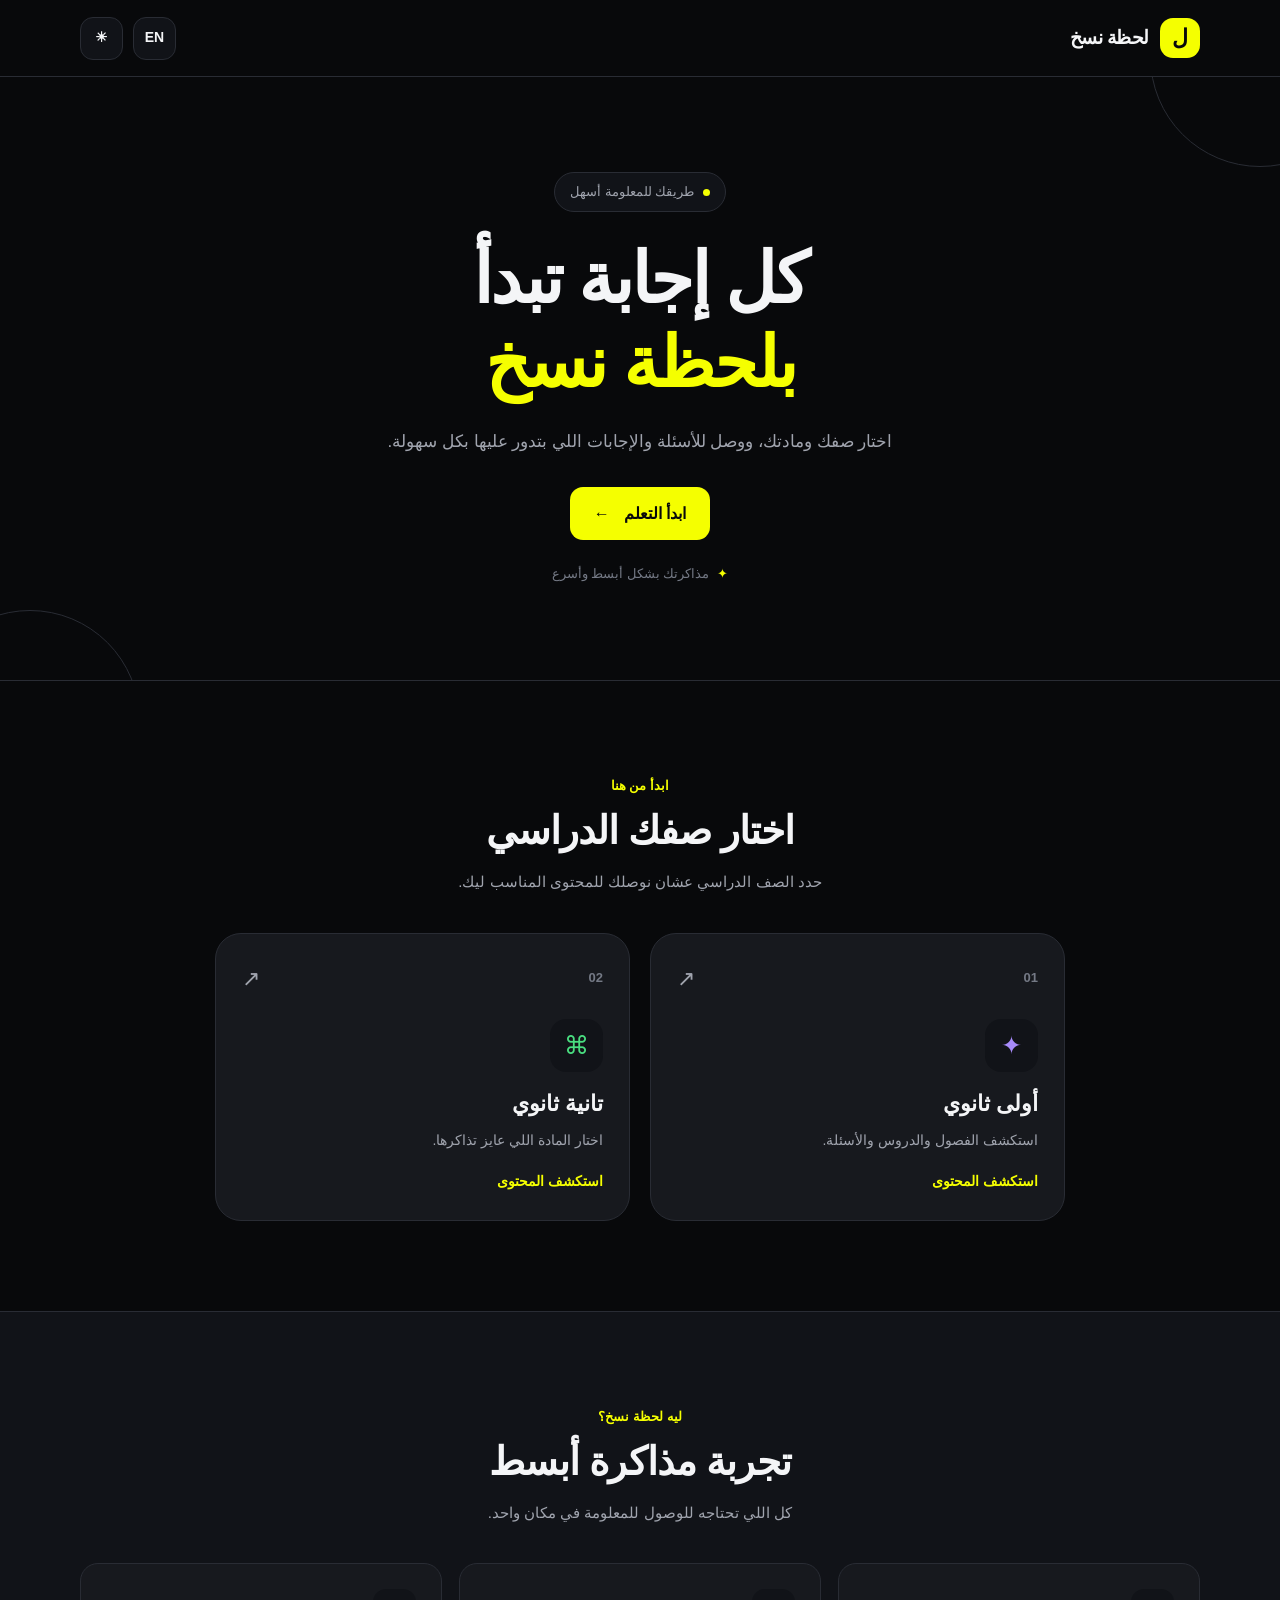
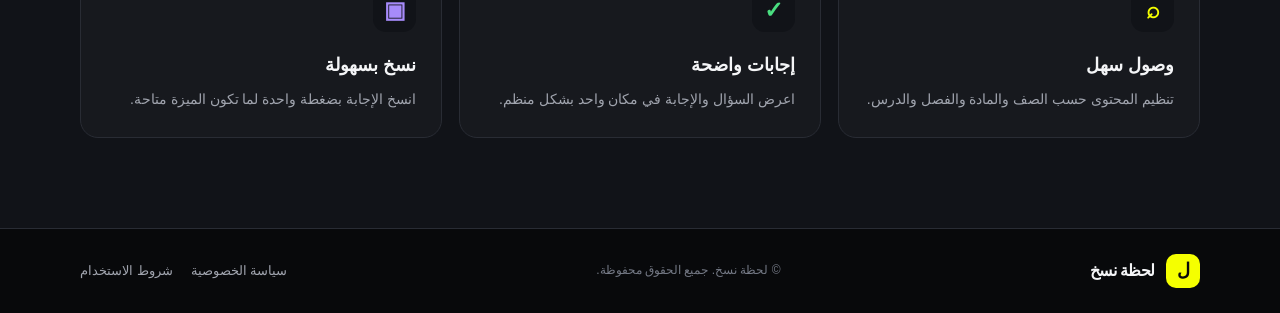
==== commit 62673fbe: "Add files via upload" ====
--- a/index.html
+++ b/index.html
@@ -1,144 +1,144 @@
+
 <!DOCTYPE html>
-<html lang="ar" dir="rtl">
+<html lang="ar" dir="rtl" data-theme="dark">
 <head>
   <meta charset="UTF-8">
-  <meta name="viewport" content="width=device-width, initial-scale=1">
+  <meta name="viewport" content="width=device-width, initial-scale=1.0">
   <meta name="theme-color" content="#08090B">
-  <meta name="description" content="لحظة نسخ - منصتك التعليمية للوصول إلى الدروس والأسئلة والإجابات بسهولة.">
-  <title>لحظة نسخ | منصتك التعليمية</title>
+  <meta name="description" content="لحظة نسخ - طريقك الأسهل للوصول إلى الأسئلة والإجابات التعليمية.">
+  <title>لحظة نسخ | ابدأ رحلتك التعليمية</title>
   <link rel="stylesheet" href="css/style.css">
   <script src="js/app.js" defer></script>
 </head>
+
 <body>
-  <header class="header">
-    <a class="brand" href="index.html" aria-label="لحظة نسخ - الرئيسية">
-      <span class="brand-mark">ل</span>
-      <span>لحظة <strong>نسخ</strong></span>
-    </a>
+  <header class="site-header">
+    <div class="container header-inner">
+      <a class="brand" href="index.html" aria-label="لحظة نسخ">
+        <span class="brand-mark">ل</span>
+        <span class="brand-name" data-i18n="brand">لحظة نسخ</span>
+      </a>
 
-    <nav class="header-actions" aria-label="إعدادات الموقع">
-      <button class="icon-button" id="themeBtn" type="button" aria-label="تغيير المظهر">
-        <span id="themeIcon">☀</span>
-      </button>
-      <button class="icon-button language-button" id="languageBtn" type="button">
-        EN
-      </button>
-    </nav>
+      <nav class="header-actions">
+        <button class="icon-button" id="languageBtn" type="button" aria-label="Change language">EN</button>
+        <button class="icon-button" id="themeBtn" type="button" aria-label="Change theme">
+          <span id="themeIcon">☀</span>
+        </button>
+      </nav>
+    </div>
   </header>
 
   <main>
-    <section class="hero container">
-      <div class="hero-content">
-        <span class="eyebrow">
+    <section class="hero-section">
+      <div class="container hero-content">
+        <div class="hero-badge">
           <span class="status-dot"></span>
-          طريقك للتعلم أصبح أسهل
-        </span>
+          <span data-i18n="heroBadge">طريقك للمعلومة أسهل</span>
+        </div>
 
         <h1>
-          كل إجابة تبدأ<br>
-          <span class="highlight">بلحظة فهم.</span>
+          <span data-i18n="heroTitle1">كل إجابة تبدأ</span>
+          <span class="highlight" data-i18n="heroTitle2">بلحظة نسخ</span>
         </h1>
 
-        <p class="hero-description">
-          اختار صفك، افتح فصلك، ووصل للمعلومة اللي بتدور عليها
-          بسهولة ومن غير تعقيد.
+        <p class="hero-description" data-i18n="heroDescription">
+          اختار صفك ومادتك، ووصل للأسئلة والإجابات اللي بتدور عليها بكل سهولة.
         </p>
 
-        <a class="primary-button" href="#grades">
-          ابدأ التعلم <span aria-hidden="true">←</span>
+        <a href="#grades" class="primary-button">
+          <span data-i18n="startLearning">ابدأ التعلم</span>
+          <span aria-hidden="true">←</span>
         </a>
 
         <div class="hero-note">
-          <span class="note-icon">✓</span>
-          تجربة تعليمية بسيطة وسريعة
+          <span>✦</span>
+          <span data-i18n="heroNote">مذاكرتك بشكل أبسط وأسرع</span>
         </div>
       </div>
 
-      <div class="hero-visual" aria-hidden="true">
-        <div class="visual-card visual-card-main">
-          <span class="visual-label">لحظة نسخ</span>
-          <div class="visual-symbol">ل</div>
-          <div class="visual-line"></div>
-          <div class="visual-line short"></div>
-          <div class="visual-yellow"></div>
+      <div class="hero-decoration decoration-one"></div>
+      <div class="hero-decoration decoration-two"></div>
+    </section>
+
+    <section class="grades-section section-padding" id="grades">
+      <div class="container">
+        <div class="section-heading">
+          <span class="section-kicker" data-i18n="chooseGrade">ابدأ من هنا</span>
+          <h2 data-i18n="gradesTitle">اختار صفك الدراسي</h2>
+          <p data-i18n="gradesDescription">حدد الصف الدراسي عشان نوصلك للمحتوى المناسب ليك.</p>
         </div>
-        <div class="floating-tag">تعلم بذكاء ✦</div>
-        <div class="floating-number">01</div>
+
+        <div class="grade-grid">
+          <a class="grade-card" href="study.html?view=chapters&grade=1">
+            <div class="grade-card-top">
+              <span class="grade-number">01</span>
+              <span class="card-arrow">↗</span>
+            </div>
+            <div class="grade-icon icon-purple">✦</div>
+            <h3 data-i18n="firstGrade">أولى ثانوي</h3>
+            <p data-i18n="firstGradeDescription">استكشف الفصول والدروس والأسئلة.</p>
+            <span class="card-link" data-i18n="exploreContent">استكشف المحتوى</span>
+          </a>
+
+          <a class="grade-card" href="study.html?view=subjects&grade=2">
+            <div class="grade-card-top">
+              <span class="grade-number">02</span>
+              <span class="card-arrow">↗</span>
+            </div>
+            <div class="grade-icon icon-green">⌘</div>
+            <h3 data-i18n="secondGrade">تانية ثانوي</h3>
+            <p data-i18n="secondGradeDescription">اختار المادة اللي عايز تذاكرها.</p>
+            <span class="card-link" data-i18n="exploreContent">استكشف المحتوى</span>
+          </a>
+        </div>
       </div>
     </section>
 
-    <section class="container grades-section" id="grades">
-      <div class="section-heading">
-        <div>
-          <span class="eyebrow">ابدأ من هنا</span>
-          <h2>اختار صفك الدراسي</h2>
-          <p>حدد الصف عشان نوصلك للمحتوى المناسب.</p>
+    <section class="features-section section-padding">
+      <div class="container">
+        <div class="section-heading">
+          <span class="section-kicker" data-i18n="whyUs">ليه لحظة نسخ؟</span>
+          <h2 data-i18n="featuresTitle">تجربة مذاكرة أبسط</h2>
+          <p data-i18n="featuresDescription">كل اللي تحتاجه للوصول للمعلومة في مكان واحد.</p>
         </div>
-      </div>
 
-      <div class="grade-grid">
-        <a class="grade-card" href="study.html?view=chapters&grade=1">
-          <span class="card-number">01</span>
-          <span class="grade-icon icon-yellow">١</span>
-          <h3>أولى ثانوي</h3>
-          <p>استكشف الفصول والدروس والأسئلة.</p>
-          <span class="card-link">عرض الفصول <span>←</span></span>
-        </a>
+        <div class="features-grid">
+          <article class="feature-card">
+            <span class="feature-icon icon-yellow">⌕</span>
+            <h3 data-i18n="feature1Title">وصول سهل</h3>
+            <p data-i18n="feature1Description">تنظيم المحتوى حسب الصف والمادة والفصل والدرس.</p>
+          </article>
 
-        <a class="grade-card" href="study.html?view=subjects&grade=2">
-          <span class="card-number">02</span>
-          <span class="grade-icon icon-purple">٢</span>
-          <h3>تانية ثانوي</h3>
-          <p>اختار المادة اللي عايز تبدأ بيها.</p>
-          <span class="card-link">اختيار المادة <span>←</span></span>
-        </a>
-      </div>
-    </section>
+          <article class="feature-card">
+            <span class="feature-icon icon-green">✓</span>
+            <h3 data-i18n="feature2Title">إجابات واضحة</h3>
+            <p data-i18n="feature2Description">اعرض السؤال والإجابة في مكان واحد بشكل منظم.</p>
+          </article>
 
-    <section class="container features-section">
-      <div class="section-heading">
-        <div>
-          <span class="eyebrow">ليه لحظة نسخ؟</span>
-          <h2>التعلم من غير تعقيد</h2>
+          <article class="feature-card">
+            <span class="feature-icon icon-purple">▣</span>
+            <h3 data-i18n="feature3Title">نسخ بسهولة</h3>
+            <p data-i18n="feature3Description">انسخ الإجابة بضغطة واحدة لما تكون الميزة متاحة.</p>
+          </article>
         </div>
-      </div>
-
-      <div class="features-grid">
-        <article class="feature-card">
-          <span class="feature-icon icon-blue">⌕</span>
-          <h3>وصول سهل</h3>
-          <p>تنقل واضح بين الصفوف والفصول والدروس.</p>
-        </article>
-
-        <article class="feature-card">
-          <span class="feature-icon icon-green">✓</span>
-          <h3>تنظيم المحتوى</h3>
-          <p>كل مادة ومحتواها في مكان منظم.</p>
-        </article>
-
-        <article class="feature-card">
-          <span class="feature-icon icon-orange">↗</span>
-          <h3>تجربة سريعة</h3>
-          <p>واجهة خفيفة ومناسبة للموبايل والكمبيوتر.</p>
-        </article>
       </div>
     </section>
   </main>
 
-  <footer class="footer">
+  <footer class="site-footer">
     <div class="container footer-inner">
       <a class="brand footer-brand" href="index.html">
         <span class="brand-mark">ل</span>
-        <span>لحظة <strong>نسخ</strong></span>
+        <span class="brand-name" data-i18n="brand">لحظة نسخ</span>
       </a>
 
+      <p data-i18n="footerCopyright">© لحظة نسخ. جميع الحقوق محفوظة.</p>
+
       <div class="footer-links">
-        <a href="privacy.html">سياسة الخصوصية</a>
-        <a href="mailto:contact@example.com">اتصل بنا</a>
+        <a href="privacy.html" data-i18n="privacyLink">سياسة الخصوصية</a>
+        <a href="privacy.html#terms" data-i18n="termsLink">شروط الاستخدام</a>
       </div>
-
-      <p>© <span id="currentYear"></span> لحظة نسخ</p>
     </div>
   </footer>
 </body>
-</html>+</html>
--- a/css/style.css
+++ b/css/style.css
@@ -1,6 +1,7 @@
-/* =================================
-   LAHZET NASKH - PERFORMANCE FIRST
-================================= */
+
+/* =========================
+   1. Theme variables
+========================= */
 
 :root {
   color-scheme: dark;
@@ -9,27 +10,28 @@
   --surface: #111318;
   --card: #17191E;
   --card-hover: #1D2027;
-
-  --text: #F7F7F8;
-  --muted: #A1A1AA;
-  --border: #292C33;
-
-  --yellow: #F5FF00;
-  --yellow-text: #08090B;
-
-  --purple: #B99AFF;
-  --blue: #83BFFF;
-  --green: #82D9A5;
-  --orange: #FFB477;
-  --pink: #F3A4D0;
-
-  --radius: 18px;
-  --small-radius: 12px;
+  --border: #292C34;
+
+  --text: #F4F5F7;
+  --muted: #A0A4AE;
+  --muted-2: #747985;
+
+  --accent: #F5FF00;
+  --accent-text: #08090B;
+
+  --purple: #A78BFA;
+  --green: #4ADE80;
+  --blue: #60A5FA;
+  --orange: #FB923C;
+  --pink: #F472B6;
+
+  --shadow: 0 12px 35px rgba(0, 0, 0, 0.16);
+
+  --radius-sm: 12px;
+  --radius-md: 18px;
+  --radius-lg: 26px;
 
   --container: 1120px;
-  --header-height: 68px;
-
-  --shadow: 0 8px 24px rgba(0, 0, 0, 0.13);
 }
 
 :root[data-theme="light"] {
@@ -39,24 +41,21 @@
   --surface: #F8F9FB;
   --card: #F3F4F6;
   --card-hover: #E9EBEF;
+  --border: #E1E4E9;
 
   --text: #17191E;
-  --muted: #686D78;
-  --border: #E1E4E9;
-
-  --yellow: #E7EF00;
-  --yellow-text: #08090B;
-
-  --purple: #7652B8;
-  --blue: #2567B3;
-  --green: #267C4B;
-  --orange: #B65A18;
-  --pink: #A13F7A;
-
-  --shadow: 0 6px 20px rgba(20, 25, 35, 0.055);
-}
-
-/* RESET */
+  --muted: #606672;
+  --muted-2: #858B96;
+
+  --accent: #E7EF00;
+  --accent-text: #17191E;
+
+  --shadow: 0 12px 35px rgba(20, 25, 35, 0.06);
+}
+
+/* =========================
+   2. Reset and base
+========================= */
 
 * {
   box-sizing: border-box;
@@ -64,7 +63,6 @@
 
 html {
   scroll-behavior: smooth;
-  scroll-padding-top: 85px;
 }
 
 body {
@@ -72,16 +70,9 @@
   min-width: 320px;
   background: var(--bg);
   color: var(--text);
-  font-family:
-    Tahoma,
-    Arial,
-    "Segoe UI",
-    sans-serif;
-  font-size: 16px;
+  font-family: Arial, Tahoma, sans-serif;
   line-height: 1.7;
-  transition:
-    background-color 0.18s ease,
-    color 0.18s ease;
+  transition: background-color 0.2s ease, color 0.2s ease;
 }
 
 button,
@@ -98,702 +89,726 @@
   text-decoration: none;
 }
 
-button:focus-visible,
-a:focus-visible {
-  outline: 3px solid var(--yellow);
-  outline-offset: 3px;
-}
-
 img {
+  display: block;
   max-width: 100%;
-  height: auto;
-}
-
-/* GENERAL */
+}
+
+[hidden] {
+  display: none !important;
+}
 
 .container {
-  width: min(var(--container), calc(100% - 36px));
+  width: min(var(--container), calc(100% - 40px));
   margin-inline: auto;
 }
 
-.highlight {
-  color: var(--yellow);
-}
-
-.eyebrow {
-  display: inline-flex;
-  align-items: center;
-  gap: 9px;
-  color: var(--muted);
-  font-size: 13px;
-  font-weight: 700;
-  letter-spacing: 0.2px;
-}
-
-.status-dot {
-  width: 8px;
-  height: 8px;
-  border-radius: 50%;
-  background: var(--yellow);
-}
-
-/* HEADER */
-
-.header {
-  height: var(--header-height);
-  padding-inline: max(18px, calc((100% - var(--container)) / 2));
+.section-padding {
+  padding-block: 90px;
+}
+
+/* =========================
+   3. Header
+========================= */
+
+.site-header {
+  position: relative;
+  z-index: 5;
+  background: var(--bg);
+  border-bottom: 1px solid var(--border);
+}
+
+.header-inner {
+  min-height: 76px;
   display: flex;
   align-items: center;
   justify-content: space-between;
-  gap: 12px;
-  border-bottom: 1px solid var(--border);
-  background: var(--bg);
+  gap: 20px;
 }
 
 .brand {
   display: inline-flex;
   align-items: center;
+  gap: 11px;
+  font-weight: 800;
+}
+
+.brand-mark {
+  width: 40px;
+  height: 40px;
+  display: grid;
+  place-items: center;
+  border-radius: 13px;
+  background: var(--accent);
+  color: var(--accent-text);
+  font-size: 22px;
+  font-weight: 900;
+}
+
+.brand-name {
+  font-size: 19px;
+  letter-spacing: -0.5px;
+}
+
+.header-actions {
+  display: flex;
+  align-items: center;
+  gap: 10px;
+}
+
+.icon-button {
+  width: 43px;
+  height: 43px;
+  display: grid;
+  place-items: center;
+  border: 1px solid var(--border);
+  border-radius: 13px;
+  background: var(--surface);
+  color: var(--text);
+  font-size: 14px;
+  font-weight: 700;
+  transition: background-color 0.18s ease, border-color 0.18s ease;
+}
+
+.icon-button:hover {
+  background: var(--card-hover);
+  border-color: var(--muted-2);
+}
+
+/* =========================
+   4. Hero
+========================= */
+
+.hero-section {
+  position: relative;
+  overflow: hidden;
+  min-height: 490px;
+  display: grid;
+  place-items: center;
+  padding-block: 95px;
+  border-bottom: 1px solid var(--border);
+}
+
+.hero-content {
+  position: relative;
+  z-index: 1;
+  text-align: center;
+}
+
+.hero-badge {
+  width: fit-content;
+  margin: 0 auto 25px;
+  padding: 8px 15px;
+  display: flex;
+  align-items: center;
   gap: 9px;
+  border: 1px solid var(--border);
+  border-radius: 30px;
+  background: var(--surface);
+  color: var(--muted);
+  font-size: 13px;
+}
+
+.status-dot {
+  width: 7px;
+  height: 7px;
+  border-radius: 50%;
+  background: var(--accent);
+}
+
+.hero-content h1 {
+  max-width: 800px;
+  margin: 0 auto;
+  font-size: clamp(38px, 7vw, 70px);
+  line-height: 1.2;
+  letter-spacing: -2px;
+  font-weight: 900;
+}
+
+.hero-content h1 span {
+  display: block;
+}
+
+.highlight {
+  color: var(--accent);
+}
+
+.hero-description {
+  max-width: 600px;
+  margin: 23px auto 30px;
+  color: var(--muted);
+  font-size: 17px;
+}
+
+.primary-button,
+.secondary-button {
+  min-height: 51px;
+  width: fit-content;
+  padding: 12px 23px;
+  display: inline-flex;
+  align-items: center;
+  justify-content: center;
+  gap: 14px;
+  border: 1px solid transparent;
+  border-radius: 13px;
+  font-weight: 800;
+  transition: transform 0.18s ease, background-color 0.18s ease;
+}
+
+.primary-button {
+  background: var(--accent);
+  color: var(--accent-text);
+}
+
+.primary-button:hover,
+.secondary-button:hover {
+  transform: translateY(-2px);
+}
+
+.hero-note {
+  margin-top: 23px;
+  display: flex;
+  justify-content: center;
+  align-items: center;
+  gap: 8px;
+  color: var(--muted-2);
+  font-size: 13px;
+}
+
+.hero-note span:first-child {
+  color: var(--accent);
+}
+
+.hero-decoration {
+  position: absolute;
+  width: 220px;
+  height: 220px;
+  border: 1px solid var(--border);
+  border-radius: 50%;
+  pointer-events: none;
+}
+
+.decoration-one {
+  top: -130px;
+  inset-inline-start: -90px;
+}
+
+.decoration-two {
+  bottom: -150px;
+  inset-inline-end: -80px;
+}
+
+/* =========================
+   5. Section headings
+========================= */
+
+.section-heading {
+  margin-bottom: 38px;
+  text-align: center;
+}
+
+.section-kicker {
+  display: inline-block;
+  margin-bottom: 9px;
+  color: var(--accent);
+  font-size: 13px;
+  font-weight: 800;
+}
+
+.section-heading h2,
+.study-heading h1 {
+  margin: 0;
+  font-size: clamp(27px, 4vw, 39px);
+  line-height: 1.3;
+  letter-spacing: -1px;
+}
+
+.section-heading p,
+.study-heading p {
+  margin: 12px auto 0;
+  color: var(--muted);
+  font-size: 15px;
+}
+
+/* =========================
+   6. Grade cards
+========================= */
+
+.grades-section {
+  background: var(--bg);
+}
+
+.grade-grid {
+  max-width: 850px;
+  margin-inline: auto;
+  display: grid;
+  grid-template-columns: repeat(2, minmax(0, 1fr));
+  gap: 20px;
+}
+
+.grade-card {
+  min-height: 270px;
+  padding: 26px;
+  display: flex;
+  flex-direction: column;
+  align-items: flex-start;
+  border: 1px solid var(--border);
+  border-radius: var(--radius-lg);
+  background: var(--card);
+  transition: transform 0.2s ease, background-color 0.2s ease, border-color 0.2s ease;
+}
+
+.grade-card:hover {
+  transform: translateY(-5px);
+  background: var(--card-hover);
+  border-color: var(--accent);
+}
+
+.grade-card-top {
+  width: 100%;
+  display: flex;
+  align-items: center;
+  justify-content: space-between;
+}
+
+.grade-number {
+  color: var(--muted-2);
+  font-size: 13px;
+  font-weight: 800;
+}
+
+.card-arrow {
+  color: var(--muted);
+  font-size: 22px;
+}
+
+.grade-icon {
+  width: 53px;
+  height: 53px;
+  margin-block: 22px 13px;
+  display: grid;
+  place-items: center;
+  border-radius: 16px;
+  background: var(--surface);
+  font-size: 25px;
+}
+
+.icon-purple {
+  color: var(--purple);
+}
+
+.icon-green {
+  color: var(--green);
+}
+
+.grade-card h3 {
+  margin: 0;
+  font-size: 22px;
+}
+
+.grade-card p {
+  margin: 7px 0 17px;
+  color: var(--muted);
+  font-size: 14px;
+}
+
+.card-link {
+  margin-top: auto;
+  color: var(--accent);
+  font-size: 14px;
+  font-weight: 800;
+}
+
+/* =========================
+   7. Features
+========================= */
+
+.features-section {
+  background: var(--surface);
+  border-block: 1px solid var(--border);
+}
+
+.features-grid {
+  display: grid;
+  grid-template-columns: repeat(3, minmax(0, 1fr));
+  gap: 17px;
+}
+
+.feature-card {
+  padding: 25px;
+  border: 1px solid var(--border);
+  border-radius: var(--radius-md);
+  background: var(--card);
+}
+
+.feature-icon {
+  width: 43px;
+  height: 43px;
+  display: grid;
+  place-items: center;
+  border-radius: 13px;
+  background: var(--surface);
+  font-size: 23px;
+  font-weight: 800;
+}
+
+.icon-yellow {
+  color: var(--accent);
+}
+
+.feature-card h3 {
+  margin: 18px 0 7px;
+  font-size: 18px;
+}
+
+.feature-card p {
+  margin: 0;
+  color: var(--muted);
+  font-size: 14px;
+}
+
+/* =========================
+   8. Footer
+========================= */
+
+.site-footer {
+  padding-block: 25px;
+  background: var(--bg);
+}
+
+.footer-inner {
+  display: flex;
+  align-items: center;
+  justify-content: space-between;
+  flex-wrap: wrap;
+  gap: 20px;
+}
+
+.footer-brand .brand-mark {
+  width: 34px;
+  height: 34px;
+  border-radius: 10px;
+  font-size: 18px;
+}
+
+.footer-brand .brand-name {
+  font-size: 16px;
+}
+
+.footer-inner > p {
+  margin: 0;
+  color: var(--muted-2);
+  font-size: 12px;
+}
+
+.footer-links {
+  display: flex;
+  align-items: center;
+  flex-wrap: wrap;
+  gap: 18px;
+}
+
+.footer-links a {
+  color: var(--muted);
+  font-size: 13px;
+  transition: color 0.18s ease;
+}
+
+.footer-links a:hover {
+  color: var(--accent);
+}
+
+/* =========================
+   9. Study page
+========================= */
+
+.study-main {
+  min-height: 75vh;
+  padding-block: 35px 90px;
+}
+
+.back-link {
+  width: fit-content;
+  margin-bottom: 38px;
+  display: flex;
+  align-items: center;
+  gap: 9px;
+  color: var(--muted);
+  font-size: 14px;
+  transition: color 0.18s ease;
+}
+
+.back-link:hover {
+  color: var(--accent);
+}
+
+.study-heading {
+  margin-bottom: 27px;
+}
+
+.study-heading h1 {
+  font-size: clamp(30px, 5vw, 43px);
+}
+
+.study-heading p {
+  margin-inline: 0;
+}
+
+.breadcrumb {
+  margin-bottom: 28px;
+  display: flex;
+  align-items: center;
+  flex-wrap: wrap;
+  gap: 10px;
+  color: var(--muted-2);
+  font-size: 13px;
+}
+
+.breadcrumb a:hover {
+  color: var(--accent);
+}
+
+.breadcrumb-separator {
+  color: var(--muted-2);
+}
+
+.breadcrumb-current {
   color: var(--text);
-  font-size: 17px;
-  font-weight: 700;
-  white-space: nowrap;
-}
-
-.brand strong {
-  color: var(--yellow);
-}
-
-.brand-mark {
+}
+
+.content-grid {
   display: grid;
-  width: 36px;
-  height: 36px;
+  grid-template-columns: repeat(3, minmax(0, 1fr));
+  gap: 17px;
+}
+
+.content-card {
+  min-height: 105px;
+  padding: 20px;
+  display: flex;
+  align-items: center;
+  gap: 15px;
+  border: 1px solid var(--border);
+  border-radius: var(--radius-md);
+  background: var(--card);
+  transition: transform 0.18s ease, background-color 0.18s ease, border-color 0.18s ease;
+}
+
+.content-card:hover {
+  transform: translateY(-3px);
+  background: var(--card-hover);
+  border-color: var(--accent);
+}
+
+.content-card-icon {
+  width: 46px;
+  height: 46px;
+  flex: 0 0 46px;
+  display: grid;
   place-items: center;
-  border-radius: 11px;
-  background: var(--yellow);
-  color: #08090B;
-  font-size: 21px;
-  font-weight: 900;
-}
-
-.header-actions {
-  display: flex;
-  align-items: center;
-  gap: 8px;
-}
-
-.icon-button {
+  border-radius: 14px;
+  background: var(--surface);
+  color: var(--accent);
+  font-size: 22px;
+}
+
+.accent-purple .content-card-icon {
+  color: var(--purple);
+}
+
+.accent-green .content-card-icon {
+  color: var(--green);
+}
+
+.content-card-body {
+  min-width: 0;
+  display: flex;
+  flex: 1;
+  flex-direction: column;
+  gap: 4px;
+}
+
+.content-card-title {
+  font-size: 16px;
+}
+
+.content-card-description {
+  color: var(--muted);
+  font-size: 12px;
+}
+
+.content-card-arrow {
+  color: var(--muted-2);
+  font-size: 19px;
+}
+
+/* =========================
+   10. Empty state
+========================= */
+
+.empty-state {
+  max-width: 500px;
+  margin: 35px auto;
+  padding: 40px 25px;
+  text-align: center;
+  border: 1px dashed var(--border);
+  border-radius: var(--radius-lg);
+  background: var(--surface);
+}
+
+.empty-icon {
+  width: 55px;
+  height: 55px;
+  margin: 0 auto 15px;
   display: grid;
-  min-width: 39px;
-  height: 39px;
-  padding: 0 10px;
   place-items: center;
+  border-radius: 17px;
+  background: var(--card);
+  color: var(--accent);
+  font-size: 25px;
+}
+
+.empty-state h2 {
+  margin: 0 0 8px;
+  font-size: 22px;
+}
+
+.empty-state p {
+  margin: 0 0 20px;
+  color: var(--muted);
+  font-size: 14px;
+}
+
+.secondary-button {
+  min-height: 43px;
+  padding: 9px 17px;
+  background: var(--card);
+  border-color: var(--border);
+  color: var(--text);
+  font-size: 13px;
+}
+
+/* =========================
+   11. Questions
+========================= */
+
+.question-card {
+  grid-column: 1 / -1;
+  padding: 24px;
+  border: 1px solid var(--border);
+  border-radius: var(--radius-md);
+  background: var(--card);
+}
+
+.question-number,
+.answer-label {
+  display: inline-block;
+  color: var(--accent);
+  font-size: 13px;
+  font-weight: 800;
+}
+
+.question-text {
+  margin: 10px 0 20px;
+  font-size: 18px;
+  line-height: 1.8;
+}
+
+.answer-label {
+  color: var(--green);
+}
+
+.answer-text {
+  margin: 8px 0 20px;
+  color: var(--muted);
+  line-height: 1.9;
+  white-space: pre-wrap;
+}
+
+.copy-button {
+  min-height: 42px;
+  padding: 9px 17px;
   border: 1px solid var(--border);
   border-radius: 11px;
   background: var(--surface);
   color: var(--text);
-  font-size: 15px;
-  font-weight: 700;
-}
-
-.icon-button:hover {
-  background: var(--card-hover);
-}
-
-/* HERO */
-
-.hero {
-  min-height: 430px;
-  display: grid;
-  grid-template-columns: 1.15fr 0.85fr;
-  align-items: center;
-  gap: 35px;
-  padding-block: 65px 55px;
-}
-
-.hero-content h1 {
-  margin: 19px 0 14px;
-  font-size: clamp(34px, 5vw, 57px);
-  line-height: 1.3;
-  letter-spacing: -1.5px;
-}
-
-.hero-description {
-  max-width: 510px;
-  margin: 0 0 25px;
-  color: var(--muted);
-  font-size: 16px;
-  line-height: 1.9;
-}
-
-.primary-button {
-  display: inline-flex;
-  min-height: 48px;
-  align-items: center;
-  justify-content: center;
-  gap: 12px;
-  padding: 10px 22px;
-  border: 0;
-  border-radius: 12px;
-  background: var(--yellow);
-  color: var(--yellow-text);
-  font-weight: 800;
-  transition: transform 0.15s ease;
-}
-
-.primary-button:hover {
-  transform: translateY(-2px);
-}
-
-.hero-note {
-  display: flex;
-  align-items: center;
-  gap: 8px;
-  margin-top: 18px;
-  color: var(--muted);
-  font-size: 13px;
-}
-
-.note-icon {
-  display: grid;
-  width: 21px;
-  height: 21px;
-  place-items: center;
-  border-radius: 50%;
-  background: var(--card);
-  color: var(--yellow);
-  font-size: 12px;
-}
-
-/* HERO VISUAL */
-
-.hero-visual {
-  position: relative;
-  min-height: 280px;
-  display: grid;
-  place-items: center;
-}
-
-.visual-card {
-  width: min(270px, 80%);
-  min-height: 230px;
-  padding: 25px;
-  border: 1px solid var(--border);
-  border-radius: 25px;
-  background: var(--card);
-  box-shadow: var(--shadow);
-}
-
-.visual-label {
-  color: var(--muted);
-  font-size: 12px;
-}
-
-.visual-symbol {
-  width: 95px;
-  height: 95px;
-  display: grid;
-  place-items: center;
-  margin: 15px auto;
-  border-radius: 25px;
-  background: var(--yellow);
-  color: #08090B;
-  font-size: 54px;
-  font-weight: 900;
-}
-
-.visual-line {
-  width: 100%;
-  height: 7px;
-  margin-top: 10px;
-  border-radius: 10px;
-  background: var(--border);
-}
-
-.visual-line.short {
-  width: 60%;
-}
-
-.visual-yellow {
-  position: absolute;
-  width: 48px;
-  height: 8px;
-  margin-top: 15px;
-  border-radius: 10px;
-  background: var(--yellow);
-}
-
-.floating-tag,
-.floating-number {
-  position: absolute;
-  padding: 10px 14px;
-  border: 1px solid var(--border);
-  border-radius: 12px;
-  background: var(--surface);
-  box-shadow: var(--shadow);
-  font-size: 12px;
-  font-weight: 700;
-}
-
-.floating-tag {
-  top: 25px;
-  inset-inline-start: 2px;
-  color: var(--yellow);
-}
-
-.floating-number {
-  bottom: 22px;
-  inset-inline-end: 5px;
-  color: var(--muted);
-}
-
-/* SECTION HEADINGS */
-
-.grades-section,
-.features-section {
-  padding-block: 35px 50px;
-}
-
-.section-heading {
-  display: flex;
-  align-items: end;
-  justify-content: space-between;
-  margin-bottom: 22px;
-}
-
-.section-heading h2 {
-  margin: 8px 0 5px;
-  font-size: clamp(23px, 3vw, 30px);
-  line-height: 1.4;
-}
-
-.section-heading p {
-  margin: 0;
-  color: var(--muted);
-  font-size: 14px;
-}
-
-/* GRADE CARDS */
-
-.grade-grid {
-  display: grid;
-  grid-template-columns: repeat(2, minmax(0, 1fr));
-  gap: 16px;
-}
-
-.grade-card,
-.feature-card,
-.study-card,
-.question-card {
-  min-width: 0;
-  border: 1px solid var(--border);
-  border-radius: var(--radius);
-  background: var(--card);
-}
-
-.grade-card {
-  position: relative;
-  min-height: 225px;
-  display: flex;
-  flex-direction: column;
-  align-items: flex-start;
-  padding: 23px;
-  overflow: hidden;
-  transition:
-    background-color 0.15s ease,
-    border-color 0.15s ease;
-}
-
-.grade-card:hover,
-.study-card:hover {
-  background: var(--card-hover);
-  border-color: var(--yellow);
-}
-
-.card-number {
-  position: absolute;
-  top: 15px;
-  inset-inline-end: 17px;
-  color: var(--muted);
-  opacity: 0.65;
-  font-size: 12px;
-  font-weight: 800;
-}
-
-.grade-icon,
-.feature-icon,
-.study-card-icon {
-  display: grid;
-  width: 47px;
-  height: 47px;
-  place-items: center;
-  border-radius: 14px;
-  font-size: 23px;
-  font-weight: 900;
-}
-
-.icon-yellow {
-  background: rgba(245, 255, 0, 0.13);
-  color: var(--yellow);
-}
-
-.icon-purple {
-  background: rgba(185, 154, 255, 0.13);
-  color: var(--purple);
-}
-
-.icon-blue {
-  background: rgba(131, 191, 255, 0.13);
-  color: var(--blue);
-}
-
-.icon-green {
-  background: rgba(130, 217, 165, 0.13);
-  color: var(--green);
-}
-
-.icon-orange {
-  background: rgba(255, 180, 119, 0.13);
-  color: var(--orange);
-}
-
-.grade-card h3 {
-  margin: 17px 0 4px;
-  font-size: 21px;
-}
-
-.grade-card p {
-  margin: 0;
-  color: var(--muted);
-  font-size: 13px;
-}
-
-.card-link {
-  display: inline-flex;
-  align-items: center;
-  gap: 8px;
-  margin-top: auto;
-  padding-top: 17px;
-  color: var(--yellow);
-  font-size: 13px;
-  font-weight: 800;
-}
-
-/* FEATURES */
-
-.features-grid {
-  display: grid;
-  grid-template-columns: repeat(3, minmax(0, 1fr));
-  gap: 14px;
-}
-
-.feature-card {
-  padding: 21px;
-}
-
-.feature-icon {
-  margin-bottom: 12px;
-}
-
-.feature-card h3 {
-  margin: 0 0 5px;
-  font-size: 16px;
-}
-
-.feature-card p {
-  margin: 0;
-  color: var(--muted);
-  font-size: 13px;
-}
-
-/* STUDY PAGE */
-
-.study-main {
-  min-height: calc(100vh - var(--header-height) - 90px);
-  padding-top: 25px;
-  padding-bottom: 65px;
-}
-
-.study-toolbar {
-  display: flex;
-  align-items: center;
-  justify-content: space-between;
-  gap: 10px;
-}
-
-.secondary-button {
-  display: inline-flex;
-  min-height: 39px;
-  align-items: center;
-  justify-content: center;
-  gap: 8px;
-  padding: 7px 13px;
-  border: 1px solid var(--border);
-  border-radius: 10px;
-  background: var(--surface);
-  color: var(--text);
   font-size: 13px;
   font-weight: 700;
-}
-
-.secondary-button:hover {
+  transition: background-color 0.18s ease, border-color 0.18s ease;
+}
+
+.copy-button:hover {
+  border-color: var(--accent);
   background: var(--card-hover);
 }
 
-.study-heading {
-  padding-block: 40px 20px;
-}
-
-.study-heading h1 {
-  margin: 8px 0 5px;
-  font-size: clamp(28px, 4vw, 38px);
-}
-
-.study-heading p {
+/* =========================
+   12. Privacy page
+========================= */
+
+.policy-main {
+  min-height: 75vh;
+  padding-block: 35px 80px;
+}
+
+.policy-container {
+  max-width: 850px;
+}
+
+.policy-card {
+  margin-top: 20px;
+  padding: 27px;
+  border: 1px solid var(--border);
+  border-radius: var(--radius-md);
+  background: var(--card);
+}
+
+.policy-card h2 {
+  margin: 0 0 10px;
+  font-size: 19px;
+}
+
+.policy-card h2:not(:first-child) {
+  margin-top: 27px;
+}
+
+.policy-card h3 {
+  margin: 23px 0 8px;
+  font-size: 16px;
+}
+
+.policy-card p {
   margin: 0;
   color: var(--muted);
   font-size: 14px;
-}
-
-.breadcrumb {
-  display: flex;
-  flex-wrap: wrap;
-  align-items: center;
-  gap: 9px;
-  margin-bottom: 20px;
-  color: var(--muted);
-  font-size: 13px;
-}
-
-.breadcrumb a:hover {
-  color: var(--yellow);
-}
-
-.breadcrumb-current {
-  color: var(--text);
-}
-
-.breadcrumb-separator {
-  opacity: 0.5;
-}
-
-.study-grid {
-  display: grid;
-  grid-template-columns: repeat(3, minmax(0, 1fr));
-  gap: 15px;
-}
-
-.study-card {
-  position: relative;
-  min-height: 195px;
-  display: flex;
-  flex-direction: column;
-  align-items: flex-start;
-  padding: 21px;
-  overflow: hidden;
-  transition:
-    background-color 0.15s ease,
-    border-color 0.15s ease;
-}
-
-.study-card-icon {
-  width: 43px;
-  height: 43px;
-  margin-bottom: 13px;
-  background: var(--accent-bg, rgba(245, 255, 0, 0.12));
-  color: var(--accent, var(--yellow));
-}
-
-.study-card h2 {
-  margin: 0 0 5px;
-  font-size: 18px;
-}
-
-.study-card p {
-  margin: 0;
-  color: var(--muted);
-  font-size: 13px;
-}
-
-.study-card .card-link {
-  margin-top: auto;
-}
-
-/* ACCENT COLORS */
-
-.accent-yellow {
-  --accent: var(--yellow);
-  --accent-bg: rgba(245, 255, 0, 0.12);
-}
-
-.accent-purple {
-  --accent: var(--purple);
-  --accent-bg: rgba(185, 154, 255, 0.13);
-}
-
-.accent-blue {
-  --accent: var(--blue);
-  --accent-bg: rgba(131, 191, 255, 0.13);
-}
-
-.accent-green {
-  --accent: var(--green);
-  --accent-bg: rgba(130, 217, 165, 0.13);
-}
-
-.accent-orange {
-  --accent: var(--orange);
-  --accent-bg: rgba(255, 180, 119, 0.13);
-}
-
-.accent-pink {
-  --accent: var(--pink);
-  --accent-bg: rgba(243, 164, 208, 0.13);
-}
-
-.study-card[class*="accent-"] .study-card-icon {
-  color: var(--accent);
-  background: var(--accent-bg);
-}
-
-/* QUESTIONS */
-
-.question-card {
-  padding: 20px;
-}
-
-.question-card h2 {
-  margin: 10px 0;
-  font-size: 18px;
-}
-
-.question-number {
-  color: var(--yellow);
+  line-height: 2;
+}
+
+.policy-update {
+  margin-top: 22px;
+  color: var(--muted-2);
   font-size: 12px;
-  font-weight: 800;
-}
-
-.answer-text {
-  color: var(--muted);
-  white-space: pre-wrap;
-}
-
-.copy-button {
-  margin-top: 12px;
-}
-
-/* EMPTY STATE */
-
-.empty-state {
-  padding: 35px 15px;
-  border: 1px dashed var(--border);
-  border-radius: var(--radius);
-  text-align: center;
-  background: var(--surface);
-}
-
-.empty-state[hidden] {
-  display: none;
-}
-
-.empty-icon {
-  display: inline-grid;
-  width: 48px;
-  height: 48px;
-  place-items: center;
-  border-radius: 15px;
-  background: rgba(245, 255, 0, 0.12);
-  color: var(--yellow);
-  font-size: 24px;
-}
-
-.empty-state h2 {
-  margin: 12px 0 5px;
-  font-size: 20px;
-}
-
-.empty-state p {
-  margin: 0 0 18px;
-  color: var(--muted);
-  font-size: 14px;
-}
-
-/* FOOTER */
-
-.footer {
-  border-top: 1px solid var(--border);
-  background: var(--surface);
-}
-
-.footer-inner {
-  min-height: 85px;
-  display: flex;
-  align-items: center;
-  justify-content: space-between;
-  gap: 15px;
-  padding-block: 15px;
-}
-
-.footer-inner p,
-.footer-inner > a:not(.brand),
-.footer-links a {
-  color: var(--muted);
-  font-size: 12px;
-}
-
-.footer-links {
-  display: flex;
-  flex-wrap: wrap;
-  gap: 15px;
-}
-
-.footer-links a:hover,
-.footer-inner > a:not(.brand):hover {
-  color: var(--yellow);
-}
-
-.footer-brand {
-  font-size: 14px;
-}
-
-.footer-brand .brand-mark {
-  width: 30px;
-  height: 30px;
-  font-size: 17px;
-}
-
-/* PRIVACY PAGE */
-
-.policy-content {
-  max-width: 800px;
-  margin-inline: auto;
-  padding-block: 45px 70px;
-}
-
-.policy-content h1 {
-  font-size: 32px;
-}
-
-.policy-content h2 {
-  margin-top: 28px;
-  font-size: 20px;
-}
-
-.policy-content p,
-.policy-content li {
-  color: var(--muted);
-  line-height: 1.9;
-}
-
-/* TABLET */
+}
+
+/* =========================
+   13. English direction
+========================= */
+
+html[dir="ltr"] .card-arrow,
+html[dir="ltr"] .content-card-arrow {
+  transform: scaleX(-1);
+}
+
+html[dir="ltr"] .back-link > span:first-child {
+  transform: scaleX(-1);
+}
+
+/* =========================
+   14. Responsive
+========================= */
 
 @media (max-width: 850px) {
-  .hero {
-    grid-template-columns: 1fr 0.7fr;
-    gap: 15px;
-  }
-
-  .study-grid {
+  .content-grid {
     grid-template-columns: repeat(2, minmax(0, 1fr));
   }
 
@@ -802,146 +817,87 @@
   }
 }
 
-/* MOBILE */
-
 @media (max-width: 600px) {
-  :root {
-    --header-height: 62px;
-    --radius: 15px;
-  }
-
   .container {
-    width: calc(100% - 30px);
-  }
-
-  .header {
-    padding-inline: 15px;
-  }
-
-  .brand {
-    font-size: 15px;
+    width: min(100% - 30px, var(--container));
+  }
+
+  .section-padding {
+    padding-block: 65px;
+  }
+
+  .header-inner {
+    min-height: 66px;
   }
 
   .brand-mark {
-    width: 33px;
-    height: 33px;
-  }
-
-  .hero {
-    min-height: auto;
+    width: 36px;
+    height: 36px;
+  }
+
+  .brand-name {
+    font-size: 17px;
+  }
+
+  .icon-button {
+    width: 39px;
+    height: 39px;
+  }
+
+  .hero-section {
+    min-height: 430px;
+    padding-block: 75px;
+  }
+
+  .hero-content h1 {
+    font-size: clamp(37px, 11vw, 52px);
+    letter-spacing: -1.5px;
+  }
+
+  .hero-description {
+    max-width: 420px;
+    font-size: 14px;
+  }
+
+  .grade-grid,
+  .features-grid,
+  .content-grid {
     grid-template-columns: 1fr;
-    padding-block: 48px 30px;
-    gap: 5px;
-  }
-
-  .hero-content h1 {
-    font-size: clamp(35px, 10vw, 45px);
-    margin-top: 13px;
-  }
-
-  .hero-description {
-    font-size: 14px;
-  }
-
-  .hero-visual {
-    min-height: 220px;
-  }
-
-  .visual-card {
-    width: 220px;
-    min-height: 190px;
-    padding: 17px;
-  }
-
-  .visual-symbol {
-    width: 75px;
-    height: 75px;
-    font-size: 42px;
-  }
-
-  .floating-tag {
-    inset-inline-start: 5%;
-    top: 10px;
-  }
-
-  .floating-number {
-    inset-inline-end: 5%;
-    bottom: 10px;
-  }
-
-  .grades-section,
-  .features-section {
-    padding-block: 25px 35px;
-  }
-
-  .grade-grid {
-    grid-template-columns: 1fr;
-    gap: 12px;
   }
 
   .grade-card {
-    min-height: 190px;
-    padding: 19px;
-  }
-
-  .features-grid {
-    grid-template-columns: 1fr;
-    gap: 10px;
+    min-height: 240px;
   }
 
   .feature-card {
-    display: grid;
-    grid-template-columns: 44px 1fr;
-    column-gap: 12px;
-    align-items: center;
-    padding: 15px;
-  }
-
-  .feature-icon {
-    grid-row: span 2;
-    margin: 0;
-  }
-
-  .feature-card h3 {
-    align-self: end;
-  }
-
-  .feature-card p {
-    align-self: start;
-  }
-
-  .study-main {
-    padding-top: 18px;
+    padding: 21px;
+  }
+
+  .study-main,
+  .policy-main {
+    padding-top: 25px;
+  }
+
+  .back-link {
+    margin-bottom: 28px;
   }
 
   .study-heading {
-    padding-block: 30px 17px;
-  }
-
-  .study-grid {
-    grid-template-columns: 1fr;
-    gap: 11px;
-  }
-
-  .study-card {
-    min-height: 160px;
-    padding: 18px;
-  }
-
-  .study-toolbar {
-    gap: 8px;
-  }
-
-  .secondary-button {
-    min-height: 40px;
-    padding-inline: 11px;
+    margin-bottom: 22px;
+  }
+
+  .content-card {
+    min-height: 90px;
+  }
+
+  .question-card,
+  .policy-card {
+    padding: 20px;
   }
 
   .footer-inner {
     flex-direction: column;
     align-items: flex-start;
-    gap: 10px;
-    padding-block: 20px;
   }
 
   .footer-links {
@@ -949,42 +905,31 @@
   }
 }
 
-/* VERY SMALL SCREENS */
-
 @media (max-width: 360px) {
-  .container {
-    width: calc(100% - 24px);
-  }
-
   .hero-content h1 {
-    font-size: 33px;
-  }
-
-  .brand {
-    gap: 6px;
-    font-size: 14px;
+    font-size: 34px;
+  }
+
+  .grade-card {
+    padding: 21px;
   }
 
   .header-actions {
-    gap: 5px;
-  }
-
-  .icon-button {
-    min-width: 35px;
-    height: 36px;
-    padding-inline: 7px;
-  }
-}
-
-/* ACCESSIBILITY: REDUCE MOTION */
+    gap: 7px;
+  }
+}
+
+/* =========================
+   15. Reduced motion
+========================= */
 
 @media (prefers-reduced-motion: reduce) {
   *,
   *::before,
   *::after {
     scroll-behavior: auto !important;
+    transition-duration: 0.01ms !important;
     animation-duration: 0.01ms !important;
     animation-iteration-count: 1 !important;
-    transition-duration: 0.01ms !important;
-  }
-}+  }
+}
